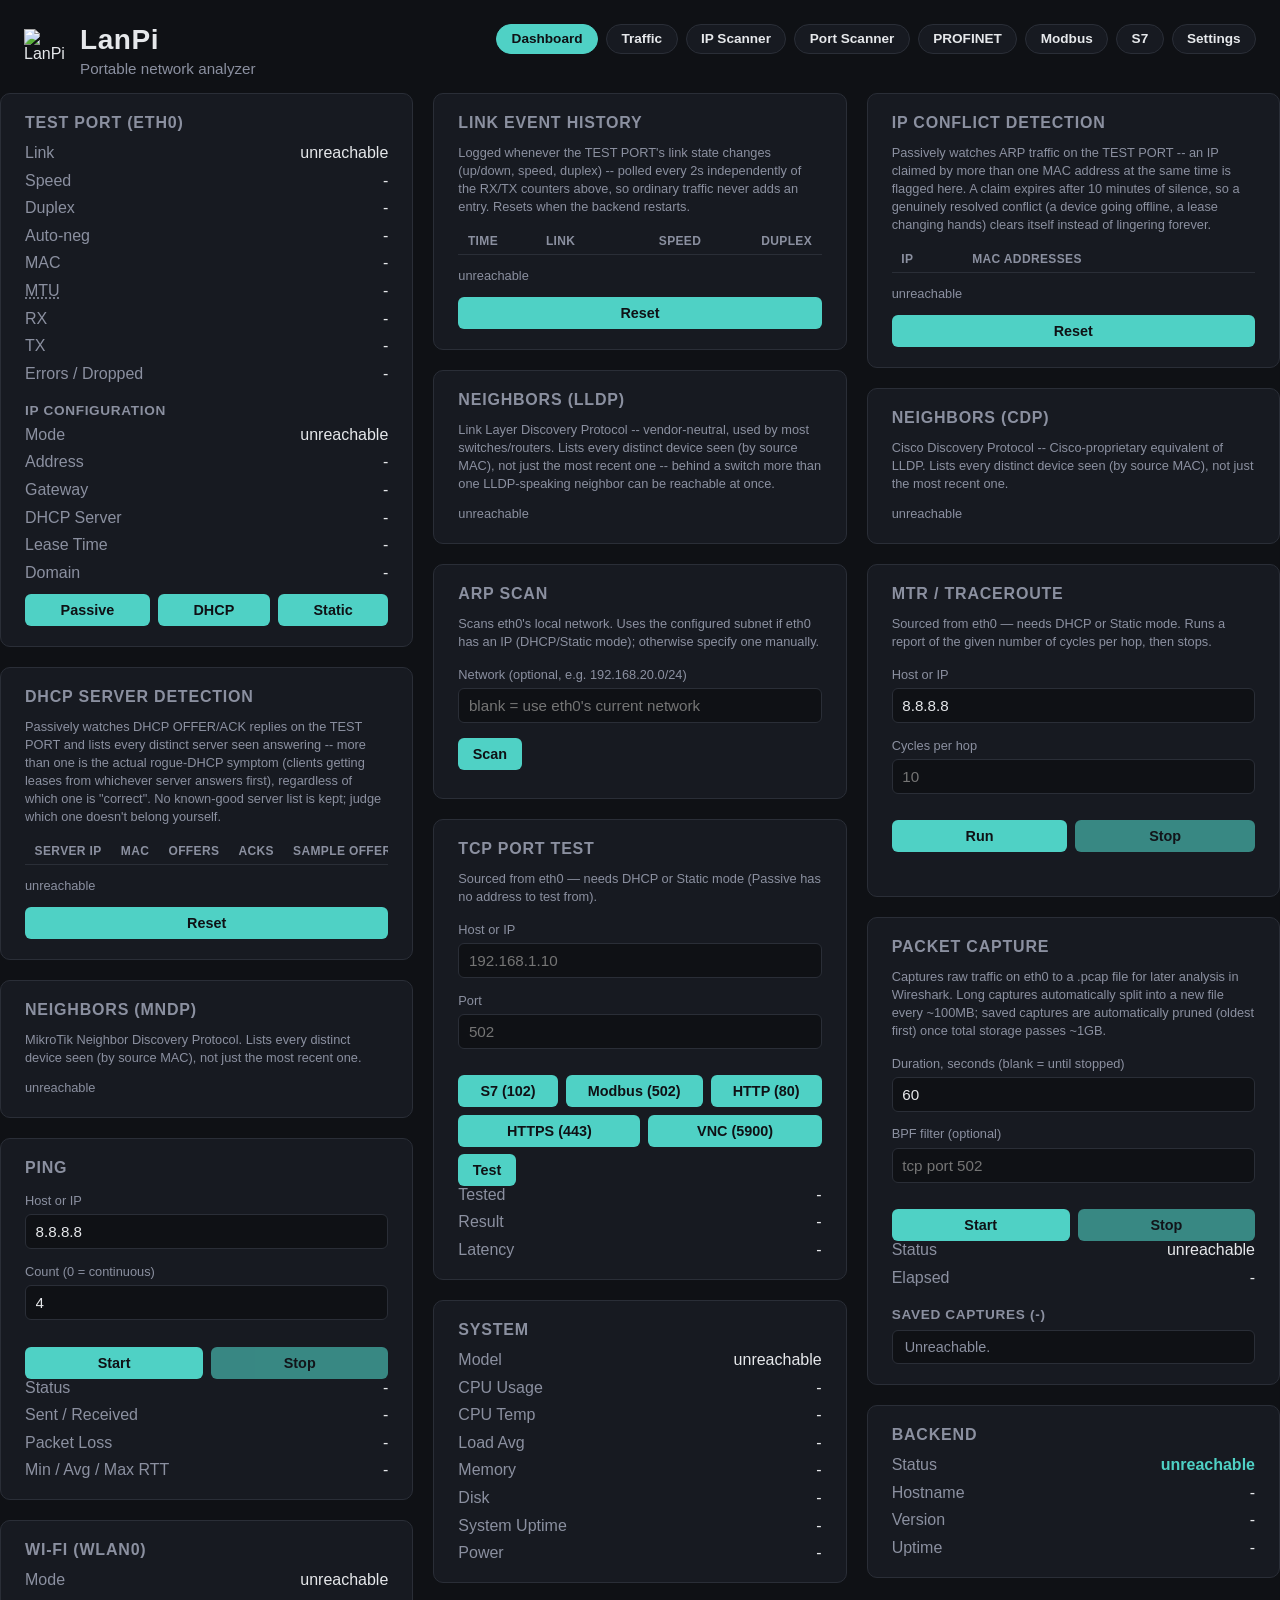
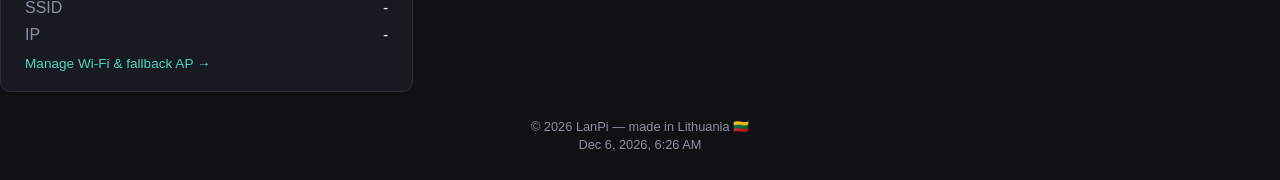
==== frontend/index.html @ 630efb51 "Extend multi-neighbor fix to CDP/MNDP; sortable tables; 60s purge - cdp.py/mndp.py get the same MAC-" ====
<!doctype html>
<html lang="en">
<head>
  <meta charset="utf-8" />
  <meta name="viewport" content="width=device-width, initial-scale=1, viewport-fit=cover" />
  <meta name="theme-color" content="#0f1115" />
  <meta name="mobile-web-app-capable" content="yes" />
  <meta name="apple-mobile-web-app-capable" content="yes" />
  <meta name="apple-mobile-web-app-status-bar-style" content="black-translucent" />
  <title>LanPi</title>
  <link rel="icon" type="image/svg+xml" href="/favicon/favicon.svg" />
  <link rel="icon" type="image/png" sizes="96x96" href="/favicon/favicon-96x96.png" />
  <link rel="shortcut icon" href="/favicon/favicon.ico" />
  <link rel="apple-touch-icon" sizes="180x180" href="/favicon/apple-touch-icon.png" />
  <link rel="manifest" href="/favicon/site.webmanifest" />
  <script>
    (function () {
      try {
        if (localStorage.getItem("lanpi-theme") === "win98") {
          document.documentElement.setAttribute("data-theme", "win98");
        }
      } catch (err) {}
    })();
  </script>
  <link rel="stylesheet" href="style.css" />
  <link rel="stylesheet" href="theme.css" />
</head>
<body>
  <header>
    <div class="header-row">
      <div class="brand">
        <img src="/logo.png" alt="LanPi" class="brand-logo" />
        <div>
        <h1>LanPi</h1>
        <p class="subtitle">Portable network analyzer</p>
        <div id="active-tasks-badge" class="active-tasks-badge" hidden>
          <span class="active-tasks-dot"></span>
          <span id="active-tasks-label"></span>
        </div>
        </div>
      </div>
      <nav>
        <a href="/" class="active">Dashboard</a>
        <a href="/traffic.html">Traffic</a>
        <a href="/ip-scanner.html">IP Scanner</a>
        <a href="/port-scanner.html">Port Scanner</a>
        <a href="/profinet.html">PROFINET</a>
        <a href="/modbus.html">Modbus</a>
        <a href="/s7.html">S7</a>
        <a href="/settings.html">Settings</a>
      </nav>
    </div>
  </header>
  <script src="active-tasks.js"></script>
  <script src="theme.js"></script>

  <main>
    <section class="card">
      <h2>Test Port (eth0)</h2>
      <dl id="eth0">
        <dt>Link</dt>
        <dd id="eth0-link">checking...</dd>
        <dt>Speed</dt>
        <dd id="eth0-speed">-</dd>
        <dt>Duplex</dt>
        <dd id="eth0-duplex">-</dd>
        <dt>Auto-neg</dt>
        <dd id="eth0-autoneg">-</dd>
        <dt>MAC</dt>
        <dd id="eth0-mac">-</dd>
        <dt title="Maximum Transmission Unit -- the largest payload (in bytes) a single frame on this link can carry without fragmenting. Standard Ethernet is 1500; a mismatch between two ends can cause small traffic (ping, DNS) to work fine while larger transfers silently hang or drop.">MTU</dt>
        <dd id="eth0-mtu">-</dd>
        <dt>RX</dt>
        <dd id="eth0-rx">-</dd>
        <dt>TX</dt>
        <dd id="eth0-tx">-</dd>
        <dt>Errors / Dropped</dt>
        <dd id="eth0-errors">-</dd>
      </dl>

      <h3 id="eth0-phy-quality-heading" hidden>Link Quality</h3>
      <p id="eth0-phy-quality-hint" class="card-hint" hidden>
        PHY-level counters from <code>ethtool --phy-statistics</code> --
        a working proxy for cable/signal quality (full TDR cable
        testing isn't supported by this board's PHY driver). Rising
        receiver-not-OK or error counts can indicate a marginal cable
        before the link actually drops.
      </p>
      <dl id="eth0-phy-quality" hidden>
        <dt title="During 1000BASE-T link training, both ends continuously exchange signals to synchronize. This counts how many times THIS Pi's own receiver judged the incoming signal (from the cable / far end) not clean enough -- an incoming-signal quality problem.">Local Rcvr Not-OK</dt>
        <dd id="eth0-phy-local-rcvr-nok">-</dd>
        <dt title="The mirror of Local Rcvr Not-OK: the far end (switch/device) reported it isn't getting a clean signal from what this Pi transmits -- an outgoing-signal quality problem.">Remote Rcvr Not-OK</dt>
        <dd id="eth0-phy-remote-rcvr-nok">-</dd>
        <dt title="SerDes = the internal circuit that converts data to/from the electrical signal on the wire. BER = bit error rate. Rising counts mean the electrical signal itself is degrading (cable, connector, EMI).">SerDes BER Errors</dt>
        <dd id="eth0-phy-serdes-ber">-</dd>
        <dt title="The PHY detected what looked like the start of a real Ethernet frame, but it turned out to be noise, not an actual frame -- a classic sign of electrical interference on the line.">False Carrier Errors</dt>
        <dd id="eth0-phy-false-carrier">-</dd>
        <dt title="General physical-layer receive error count -- broader and less specific than the counters above, but another overall health signal.">PHY Receive Errors</dt>
        <dd id="eth0-phy-receive-errors">-</dd>
      </dl>

      <h3>IP Configuration</h3>
      <dl id="eth0-ip">
        <dt>Mode</dt>
        <dd id="eth0-mode">checking...</dd>
        <dt>Address</dt>
        <dd id="eth0-address">-</dd>
        <dt>Gateway</dt>
        <dd id="eth0-gateway">-</dd>
        <dt>DHCP Server</dt>
        <dd id="eth0-dhcp-server">-</dd>
        <dt>Lease Time</dt>
        <dd id="eth0-lease-time">-</dd>
        <dt>Domain</dt>
        <dd id="eth0-domain">-</dd>
      </dl>

      <div class="button-row">
        <button id="eth0-passive-btn" type="button">Passive</button>
        <button id="eth0-dhcp-btn" type="button">DHCP</button>
        <button id="eth0-static-btn" type="button">Static</button>
      </div>

      <form id="eth0-static-form" hidden>
        <label for="eth0-static-address">Static IP (CIDR)</label>
        <input id="eth0-static-address" type="text" placeholder="192.168.20.200/24" autocomplete="off" />
        <label for="eth0-static-gateway">Gateway (optional)</label>
        <input id="eth0-static-gateway" type="text" placeholder="192.168.20.1" autocomplete="off" />
        <label for="eth0-static-dns">DNS (optional)</label>
        <input id="eth0-static-dns" type="text" placeholder="8.8.8.8" autocomplete="off" />
        <button type="submit">Apply Static</button>
      </form>
    </section>

    <section class="card">
      <h2>Link Event History</h2>
      <p class="card-hint">
        Logged whenever the TEST PORT's link state changes (up/down,
        speed, duplex) -- polled every 2s independently of the RX/TX
        counters above, so ordinary traffic never adds an entry.
        Resets when the backend restarts.
      </p>
      <div class="table-scroll">
        <table id="eth0-history-table" class="data-table">
          <thead>
            <tr>
              <th>Time</th>
              <th>Link</th>
              <th>Speed</th>
              <th>Duplex</th>
            </tr>
          </thead>
          <tbody id="eth0-history-body"></tbody>
        </table>
      </div>
      <p id="eth0-history-empty" class="card-hint"></p>
      <div class="button-row">
        <button id="eth0-history-reset-btn" type="button">Reset</button>
      </div>
    </section>

    <section class="card">
      <h2>IP Conflict Detection</h2>
      <p class="card-hint">
        Passively watches ARP traffic on the TEST PORT -- an IP
        claimed by more than one MAC address at the same time is
        flagged here. A claim expires after 10 minutes of silence, so
        a genuinely resolved conflict (a device going offline, a lease
        changing hands) clears itself instead of lingering forever.
      </p>
      <div class="table-scroll">
        <table id="ip-conflicts-table" class="data-table">
          <thead>
            <tr>
              <th>IP</th>
              <th>MAC addresses</th>
            </tr>
          </thead>
          <tbody id="ip-conflicts-body"></tbody>
        </table>
      </div>
      <p id="ip-conflicts-empty" class="card-hint"></p>
      <div class="button-row">
        <button id="ip-conflicts-reset-btn" type="button">Reset</button>
      </div>
    </section>

    <section class="card">
      <h2>DHCP Server Detection</h2>
      <p class="card-hint">
        Passively watches DHCP OFFER/ACK replies on the TEST PORT and
        lists every distinct server seen answering -- more than one is
        the actual rogue-DHCP symptom (clients getting leases from
        whichever server answers first), regardless of which one is
        "correct". No known-good server list is kept; judge which one
        doesn't belong yourself.
      </p>
      <p id="dhcp-servers-warning" class="warn" hidden>
        More than one DHCP server detected on this segment.
      </p>
      <div class="table-scroll">
        <table id="dhcp-servers-table" class="data-table">
          <thead>
            <tr>
              <th>Server IP</th>
              <th>MAC</th>
              <th>Offers</th>
              <th>Acks</th>
              <th>Sample offered IPs</th>
              <th>Last seen</th>
            </tr>
          </thead>
          <tbody id="dhcp-servers-body"></tbody>
        </table>
      </div>
      <p id="dhcp-servers-empty" class="card-hint"></p>
      <div class="button-row">
        <button id="dhcp-servers-reset-btn" type="button">Reset</button>
      </div>
    </section>

    <section class="card">
      <h2>Neighbors (LLDP)</h2>
      <p class="card-hint">
        Link Layer Discovery Protocol -- vendor-neutral, used by most
        switches/routers. Lists every distinct device seen (by source
        MAC), not just the most recent one -- behind a switch more
        than one LLDP-speaking neighbor can be reachable at once.
      </p>
      <dl id="lldp-single" hidden>
        <dt>System</dt>
        <dd id="lldp-single-system">-</dd>
        <dt>Chassis ID</dt>
        <dd id="lldp-single-chassis">-</dd>
        <dt>Port</dt>
        <dd id="lldp-single-port">-</dd>
        <dt>Management IP</dt>
        <dd id="lldp-single-mgmt-ip">-</dd>
        <dt>VLAN</dt>
        <dd id="lldp-single-vlan">-</dd>
        <dt>Last seen</dt>
        <dd id="lldp-single-age">-</dd>
      </dl>
      <div id="lldp-table-wrap" class="table-scroll" hidden>
        <table id="lldp-table" class="data-table">
          <thead>
            <tr>
              <th data-sort="system">System</th>
              <th data-sort="chassis">Chassis ID</th>
              <th data-sort="port">Port</th>
              <th data-sort="mgmt-ip">Management IP</th>
              <th data-sort="vlan">VLAN</th>
              <th data-sort="age">Last seen</th>
            </tr>
          </thead>
          <tbody id="lldp-body"></tbody>
        </table>
      </div>
      <p id="lldp-empty" class="card-hint">checking...</p>
    </section>

    <section class="card">
      <h2>Neighbors (CDP)</h2>
      <p class="card-hint">
        Cisco Discovery Protocol -- Cisco-proprietary equivalent of
        LLDP. Lists every distinct device seen (by source MAC), not
        just the most recent one.
      </p>
      <dl id="cdp-single" hidden>
        <dt>Device ID</dt>
        <dd id="cdp-single-device-id">-</dd>
        <dt>Port</dt>
        <dd id="cdp-single-port-id">-</dd>
        <dt>Platform</dt>
        <dd id="cdp-single-platform">-</dd>
        <dt>Software</dt>
        <dd id="cdp-single-software-version">-</dd>
        <dt>Native VLAN</dt>
        <dd id="cdp-single-native-vlan">-</dd>
        <dt>Address</dt>
        <dd id="cdp-single-address">-</dd>
        <dt>Last seen</dt>
        <dd id="cdp-single-age">-</dd>
      </dl>
      <div id="cdp-table-wrap" class="table-scroll" hidden>
        <table id="cdp-table" class="data-table">
          <thead>
            <tr>
              <th data-sort="device-id">Device ID</th>
              <th data-sort="port-id">Port</th>
              <th data-sort="platform">Platform</th>
              <th data-sort="software-version">Software</th>
              <th data-sort="native-vlan">Native VLAN</th>
              <th data-sort="address">Address</th>
              <th data-sort="age">Last seen</th>
            </tr>
          </thead>
          <tbody id="cdp-body"></tbody>
        </table>
      </div>
      <p id="cdp-empty" class="card-hint">checking...</p>
    </section>

    <section class="card">
      <h2>Neighbors (MNDP)</h2>
      <p class="card-hint">
        MikroTik Neighbor Discovery Protocol. Lists every distinct
        device seen (by source MAC), not just the most recent one.
      </p>
      <dl id="mndp-single" hidden>
        <dt>Identity</dt>
        <dd id="mndp-single-identity">-</dd>
        <dt>Platform / Board</dt>
        <dd id="mndp-single-platform-board">-</dd>
        <dt>Version</dt>
        <dd id="mndp-single-version">-</dd>
        <dt>Interface</dt>
        <dd id="mndp-single-interface-name">-</dd>
        <dt>IPv4 Address</dt>
        <dd id="mndp-single-ipv4-address">-</dd>
        <dt>MAC Address</dt>
        <dd id="mndp-single-mac">-</dd>
        <dt>Uptime</dt>
        <dd id="mndp-single-uptime-seconds">-</dd>
        <dt>Last seen</dt>
        <dd id="mndp-single-age">-</dd>
      </dl>
      <div id="mndp-table-wrap" class="table-scroll" hidden>
        <table id="mndp-table" class="data-table">
          <thead>
            <tr>
              <th data-sort="identity">Identity</th>
              <th data-sort="platform-board">Platform / Board</th>
              <th data-sort="version">Version</th>
              <th data-sort="interface-name">Interface</th>
              <th data-sort="ipv4-address">IPv4 Address</th>
              <th data-sort="mac">MAC Address</th>
              <th data-sort="uptime-seconds">Uptime</th>
              <th data-sort="age">Last seen</th>
            </tr>
          </thead>
          <tbody id="mndp-body"></tbody>
        </table>
      </div>
      <p id="mndp-empty" class="card-hint">checking...</p>
    </section>

    <section class="card">
      <h2>ARP Scan</h2>
      <p class="card-hint">
        Scans eth0's local network. Uses the configured subnet if eth0
        has an IP (DHCP/Static mode); otherwise specify one manually.
      </p>
      <form id="arp-scan-form">
        <label for="arp-scan-network">Network (optional, e.g. 192.168.20.0/24)</label>
        <input id="arp-scan-network" type="text" placeholder="blank = use eth0's current network" autocomplete="off" />
        <button id="arp-scan-btn" type="submit">Scan</button>
      </form>
      <div class="arp-scan-scroll">
        <ul id="arp-scan-results" class="wifi-list"></ul>
      </div>
    </section>

    <section class="card">
      <h2>MTR / Traceroute</h2>
      <p class="card-hint">
        Sourced from eth0 &mdash; needs DHCP or Static mode. Runs a
        report of the given number of cycles per hop, then stops.
      </p>
      <form id="mtr-form">
        <label for="mtr-host">Host or IP</label>
        <input id="mtr-host" type="text" value="8.8.8.8" autocomplete="off" />
        <label for="mtr-cycles">Cycles per hop</label>
        <input id="mtr-cycles" type="number" min="1" max="60" placeholder="10" autocomplete="off" />
        <div class="button-row">
          <button id="mtr-start-btn" type="submit">Run</button>
          <button id="mtr-stop-btn" type="button" disabled>Stop</button>
        </div>
      </form>
      <div class="table-scroll">
        <table id="mtr-results" class="data-table" hidden>
          <thead>
            <tr>
              <th>Hop</th>
              <th>Host</th>
              <th>Loss%</th>
              <th>Sent</th>
              <th>Last</th>
              <th>Avg</th>
              <th>Best</th>
              <th>Worst</th>
            </tr>
          </thead>
          <tbody id="mtr-results-body"></tbody>
        </table>
      </div>
      <p id="mtr-message" class="card-hint"></p>
    </section>

    <section class="card">
      <h2>Ping</h2>
      <form id="ping-form">
        <label for="ping-host">Host or IP</label>
        <input id="ping-host" type="text" value="8.8.8.8" autocomplete="off" />
        <label for="ping-count">Count (0 = continuous)</label>
        <input id="ping-count" type="number" min="0" max="1000" value="4" autocomplete="off" />
        <div class="button-row">
          <button id="ping-start-btn" type="submit">Start</button>
          <button id="ping-stop-btn" type="button" disabled>Stop</button>
        </div>
      </form>
      <dl id="ping-result">
        <dt>Status</dt>
        <dd id="ping-status">-</dd>
        <dt>Sent / Received</dt>
        <dd id="ping-counts">-</dd>
        <dt>Packet Loss</dt>
        <dd id="ping-loss">-</dd>
        <dt>Min / Avg / Max RTT</dt>
        <dd id="ping-rtt">-</dd>
      </dl>
    </section>

    <section class="card">
      <h2>TCP Port Test</h2>
      <p class="card-hint">
        Sourced from eth0 &mdash; needs DHCP or Static mode (Passive has
        no address to test from).
      </p>
      <form id="tcp-test-form">
        <label for="tcp-test-host">Host or IP</label>
        <input id="tcp-test-host" type="text" placeholder="192.168.1.10" autocomplete="off" />
        <label for="tcp-test-port">Port</label>
        <input id="tcp-test-port" type="number" min="1" max="65535" placeholder="502" autocomplete="off" />
        <div class="button-row" id="tcp-test-presets">
          <button type="button" data-port="102">S7 (102)</button>
          <button type="button" data-port="502">Modbus (502)</button>
          <button type="button" data-port="80">HTTP (80)</button>
          <button type="button" data-port="443">HTTPS (443)</button>
          <button type="button" data-port="5900">VNC (5900)</button>
        </div>
        <button type="submit">Test</button>
      </form>
      <dl id="tcp-test-result">
        <dt>Tested</dt>
        <dd id="tcp-test-target">-</dd>
        <dt>Result</dt>
        <dd id="tcp-test-state">-</dd>
        <dt>Latency</dt>
        <dd id="tcp-test-latency">-</dd>
      </dl>
    </section>

    <section class="card">
      <h2>Packet Capture</h2>
      <p class="card-hint">
        Captures raw traffic on eth0 to a .pcap file for later analysis
        in Wireshark. Long captures automatically split into a new
        file every ~100MB; saved captures are automatically pruned
        (oldest first) once total storage passes ~1GB.
      </p>
      <form id="capture-form">
        <label for="capture-duration">Duration, seconds (blank = until stopped)</label>
        <input id="capture-duration" type="number" min="1" max="3600" value="60" autocomplete="off" />
        <label for="capture-filter">BPF filter (optional)</label>
        <input id="capture-filter" type="text" placeholder="tcp port 502" autocomplete="off" />
        <div class="button-row">
          <button id="capture-start-btn" type="submit">Start</button>
          <button id="capture-stop-btn" type="button" disabled>Stop</button>
        </div>
      </form>
      <dl id="capture-result">
        <dt>Status</dt>
        <dd id="capture-status">idle</dd>
        <dt>Elapsed</dt>
        <dd id="capture-elapsed">-</dd>
      </dl>
      <h3>Saved captures (<span id="capture-storage">-</span>)</h3>
      <div class="capture-list-scroll">
        <ul id="capture-list" class="wifi-list"></ul>
      </div>
    </section>

    <section class="card">
      <h2>Wi-Fi (wlan0)</h2>
      <dl id="wifi">
        <dt>Mode</dt>
        <dd id="wifi-mode">checking...</dd>
        <dt>SSID</dt>
        <dd id="wifi-ssid">-</dd>
        <dt>IP</dt>
        <dd id="wifi-ip">-</dd>
      </dl>
      <p class="card-footnote"><a href="/settings.html">Manage Wi-Fi &amp; fallback AP &rarr;</a></p>
    </section>

    <section class="card">
      <h2>System</h2>
      <dl id="system">
        <dt>Model</dt>
        <dd id="system-model">checking...</dd>
        <dt>CPU Usage</dt>
        <dd id="system-cpu">-</dd>
        <dt>CPU Temp</dt>
        <dd id="system-temp">-</dd>
        <dt>Load Avg</dt>
        <dd id="system-load">-</dd>
        <dt>Memory</dt>
        <dd id="system-memory">-</dd>
        <dt>Disk</dt>
        <dd id="system-disk">-</dd>
        <dt>System Uptime</dt>
        <dd id="system-uptime">-</dd>
        <dt>Power</dt>
        <dd id="system-power">-</dd>
      </dl>
    </section>

    <section class="card">
      <h2>Backend</h2>
      <dl id="status">
        <dt>Status</dt>
        <dd id="status-value">checking...</dd>
        <dt>Hostname</dt>
        <dd id="hostname-value">-</dd>
        <dt>Version</dt>
        <dd id="version-value">-</dd>
        <dt>Uptime</dt>
        <dd id="uptime-value">-</dd>
      </dl>
    </section>
  </main>

  <footer>
    <p>&copy; <span id="footer-year">2026</span> LanPi &mdash; made in Lithuania 🇱🇹</p>
    <p id="footer-date">-</p>
  </footer>

  <script src="app.js"></script>
</body>
</html>
---- frontend/style.css ----
:root {
  color-scheme: dark;
  --bg: #0f1115;
  --surface: #171a21;
  --border: #2a2e37;
  --text: #e6e8eb;
  --text-dim: #8b90a0;
  --accent: #4fd1c5;
  --warn: #f87171;
  --gap: clamp(1rem, 4vw, 1.5rem);
}

* {
  box-sizing: border-box;
  -webkit-tap-highlight-color: transparent;
}

html {
  /* Prevent iOS from bumping the base font size in landscape. */
  -webkit-text-size-adjust: 100%;
  text-size-adjust: 100%;
}

body {
  margin: 0;
  min-height: 100dvh;
  background: var(--bg);
  color: var(--text);
  font-family: -apple-system, BlinkMacSystemFont, "Segoe UI", sans-serif;
  font-size: clamp(15px, 3.8vw, 16px);
  padding-left: env(safe-area-inset-left);
  padding-right: env(safe-area-inset-right);
  padding-bottom: env(safe-area-inset-bottom);
}

header {
  max-width: 96rem;
  margin: 0 auto;
  padding: calc(var(--gap) + env(safe-area-inset-top)) var(--gap) 1rem;
}

.header-row {
  display: flex;
  align-items: flex-start;
  justify-content: space-between;
  flex-wrap: wrap;
  gap: 1rem;
}

.brand {
  display: flex;
  align-items: center;
  gap: 0.75rem;
}

.brand-logo {
  width: 2.75rem;
  height: 2.75rem;
  flex-shrink: 0;
}

/* Pill-button nav, not plain inline text links -- with a growing
   number of pages, a bare list of text links reads as an ambiguous
   run-on rather than distinct destinations. flex-wrap so it drops to
   a second line under the title on narrow screens instead of
   squeezing. Each page's nav lists every page including itself,
   marked .active, so the current location is always visible (a
   tab bar, not a "links to other pages" list) -- that also means
   adding a page later is just adding one <a> to every page's nav,
   not rewiring which pages exclude which link. */
nav {
  display: flex;
  flex-wrap: wrap;
  gap: 0.5rem;
}

nav a {
  color: var(--text);
  background: var(--surface);
  border: 1px solid var(--border);
  border-radius: 999px;
  padding: 0.4rem 0.9rem;
  font-size: 0.85rem;
  font-weight: 600;
  text-decoration: none;
  white-space: nowrap;
}

nav a:hover {
  border-color: var(--accent);
  color: var(--accent);
}

nav a.active {
  background: var(--accent);
  border-color: var(--accent);
  color: var(--bg);
}

h1 {
  margin: 0;
  font-size: clamp(1.5rem, 5vw, 1.75rem);
  letter-spacing: 0.02em;
}

.subtitle {
  margin: 0.25rem 0 0;
  color: var(--text-dim);
  font-size: 0.95rem;
}

/* Shown/hidden by active-tasks.js on every page -- a background job
   (ping/MTR/capture/IP scan/port scan) keeps running on the Pi
   regardless of which page you're looking at or whether you navigate
   away entirely, so this is the only place that's always visible
   showing whether anything still is (user-reported 2026-08-22: a
   capture left running looked "stuck" with no way to tell it was
   still active from another page). */
.active-tasks-badge {
  display: inline-flex;
  align-items: center;
  gap: 0.4rem;
  margin-top: 0.5rem;
  padding: 0.3rem 0.7rem;
  border-radius: 999px;
  background: var(--surface);
  border: 1px solid var(--accent);
  color: var(--accent);
  font-size: 0.8rem;
  font-weight: 600;
}

/* An author-stylesheet `display` on the same element as the `hidden`
   attribute otherwise always wins over the UA stylesheet's
   `[hidden] { display: none }` (author-normal beats user-agent-normal
   regardless of selector specificity) -- toggling `.hidden` via JS had
   no visual effect at all without this, so the badge never actually
   disappeared once shown once (user-reported 2026-08-22: pulsed
   forever even after the task it named had finished). */
.active-tasks-badge[hidden] {
  display: none;
}

.active-tasks-dot {
  width: 0.5rem;
  height: 0.5rem;
  border-radius: 50%;
  background: var(--accent);
  animation: active-tasks-pulse 1.5s ease-in-out infinite;
}

@keyframes active-tasks-pulse {
  0%, 100% { opacity: 1; }
  50% { opacity: 0.3; }
}

main {
  max-width: 96rem;
  margin: 0 auto;
  padding: 0 var(--gap) var(--gap);
  /* Layout is computed in JS (see layoutCards() in app.js/settings.js):
     each card gets a FIXED column assignment (round-robin by DOM
     order), so a card's column never changes just because some card's
     content height changed -- only its vertical offset within that
     column does. This avoids both CSS Grid's problem (uniform row
     height leaves big gaps below shorter neighbors) and CSS
     multi-column's problem (dynamic shortest-column packing reshuffles
     every card's position on every reflow). */
  position: relative;
}

.card {
  position: absolute;
  top: 0;
  left: 0;
  background: var(--surface);
  border: 1px solid var(--border);
  border-radius: 10px;
  padding: 1.25rem 1.5rem;
  box-sizing: border-box;
}

/* Utility pages with one or two data-heavy cards (Traffic, IP
   Scanner, ...) -- the dashboard's JS masonry (fixed ~22rem-minimum
   columns, for laying out many small cards) actively hurts here:
   numbers/tables want the full available width instead of being
   squeezed into a narrow column. Apply .stacked-cards to <main> to
   opt out: cards go back to plain static full-width stacked flow, no
   JS layout needed. */
.stacked-cards {
  position: static;
  display: flex;
  flex-direction: column;
  gap: var(--gap);
}

.stacked-cards .card {
  position: static;
  width: 100%;
}

.card h2 {
  margin: 0 0 0.75rem;
  font-size: 1rem;
  color: var(--text-dim);
  font-weight: 600;
  text-transform: uppercase;
  letter-spacing: 0.05em;
}

dl {
  display: grid;
  grid-template-columns: auto 1fr;
  gap: 0.6rem 1rem;
  margin: 0;
}

/* Same author-vs-user-agent-stylesheet issue already hit by
   .active-tasks-badge/form/.tab-panel -- an author `display` rule on
   the same element as [hidden] always wins over the UA stylesheet's
   `[hidden] { display: none }`. First real dl to get its `hidden`
   toggled via JS is the Link Quality block (2026-08-22, PHY
   statistics), added proactively so it doesn't repeat that bug. */
dl[hidden] {
  display: none;
}

/* Visual cue that a term has a native title-attribute tooltip
   (currently just the Link Quality dt's, 2026-08-22) -- otherwise
   there's nothing to suggest hovering does anything. */
dt[title] {
  cursor: help;
  text-decoration: underline dotted;
  text-underline-offset: 2px;
}

dt {
  color: var(--text-dim);
}

dd {
  margin: 0;
  text-align: right;
  font-variant-numeric: tabular-nums;
  overflow-wrap: anywhere;
}

#status-value {
  color: var(--accent);
  font-weight: 600;
}

.link-up {
  color: var(--accent);
  font-weight: 600;
}

.link-down {
  color: var(--text-dim);
  font-weight: 600;
}

.warn {
  color: var(--warn);
  font-weight: 600;
}

.card h3 {
  margin: 1.25rem 0 0.5rem;
  font-size: 0.85rem;
  color: var(--text-dim);
  font-weight: 600;
  text-transform: uppercase;
  letter-spacing: 0.05em;
}

button {
  background: var(--accent);
  color: var(--bg);
  border: none;
  border-radius: 6px;
  padding: 0.5rem 0.9rem;
  font-size: 0.9rem;
  font-weight: 600;
  cursor: pointer;
}

button:disabled {
  opacity: 0.6;
  cursor: default;
}

.wifi-actions {
  margin-top: 0.75rem;
}

.button-row {
  display: flex;
  flex-wrap: wrap;
  gap: 0.5rem;
  margin-top: 0.75rem;
}

.button-row button {
  flex: 1 1 auto;
}

.wifi-list {
  list-style: none;
  margin: 0.5rem 0 0;
  padding: 0;
  display: flex;
  flex-direction: column;
  gap: 0.4rem;
}

.wifi-list li {
  display: flex;
  align-items: center;
  justify-content: space-between;
  gap: 0.75rem;
  background: var(--bg);
  border: 1px solid var(--border);
  border-radius: 6px;
  padding: 0.5rem 0.75rem;
  font-size: 0.9rem;
}

.wifi-list li span {
  overflow-wrap: anywhere;
}

.wifi-list button {
  flex-shrink: 0;
  padding: 0.35rem 0.7rem;
  font-size: 0.8rem;
}

.wifi-empty {
  color: var(--text-dim);
  justify-content: flex-start !important;
}

/* Caps the saved-captures list to ~3 rows so a long-running capture
   session that rotates into many parts doesn't keep growing the whole
   Dashboard card taller and taller -- scrolls internally instead
   (user-reported 2026-08-22). */
.capture-list-scroll {
  max-height: 7.5rem;
  overflow-y: auto;
  margin-top: 0.5rem;
}

.capture-list-scroll .wifi-list {
  margin-top: 0;
}

/* Same idea as .capture-list-scroll, taller since ARP scan can
   realistically return a couple dozen hosts on a real /24 -- without
   this the card itself kept growing with the result count, reflowing
   the whole Dashboard masonry layout (user-reported 2026-08-22). */
.arp-scan-scroll {
  max-height: 15rem;
  overflow-y: auto;
  margin-top: 0.5rem;
}

.arp-scan-scroll .wifi-list {
  margin-top: 0;
}

.card-hint {
  margin: 0.75rem 0 0;
  color: var(--text-dim);
  font-size: 0.8rem;
  line-height: 1.4;
}

/* In-page sub-tabs (e.g. Modbus's Read/Scan/Monitor/Traffic) -- same
   pill-button visual language as the top-level nav, but <button>-driven
   panel switching within one page instead of navigating to another. */
.tabs {
  display: flex;
  flex-wrap: wrap;
  gap: 0.5rem;
  margin-bottom: 1rem;
}

/* A panel can hold several .card sections (Modbus's Read tab has
   three: Read, Device Identification, Device Templates) -- without
   this they had no space between them at all, just bare cards
   touching edge-to-edge (harmless-looking under the dark theme's
   subtle borders, but glaring under Win98's bold beveled ones). */
.tab-panel {
  display: flex;
  flex-direction: column;
  gap: var(--gap);
}

/* Same author-vs-user-agent-stylesheet cascade issue already hit by
   .active-tasks-badge and form -- an author `display` rule on the
   same element as [hidden] always wins over the UA stylesheet's
   `[hidden] { display: none }`, so switchModbusTab()'s panel.hidden
   toggling would silently stop hiding inactive panels without this. */
.tab-panel[hidden] {
  display: none;
}

.tabs button {
  color: var(--text);
  background: var(--surface);
  border: 1px solid var(--border);
  border-radius: 999px;
  padding: 0.4rem 0.9rem;
  font-size: 0.85rem;
  font-weight: 600;
  cursor: pointer;
  white-space: nowrap;
}

.tabs button:hover {
  border-color: var(--accent);
  color: var(--accent);
}

.tabs button.active {
  background: var(--accent);
  border-color: var(--accent);
  color: var(--bg);
}

.raw-view {
  margin-top: 0.75rem;
  font-size: 0.8rem;
}

.raw-view pre {
  overflow-x: auto;
  background: var(--surface);
  border: 1px solid var(--border);
  border-radius: 8px;
  padding: 0.6rem;
  margin: 0.4rem 0 0;
  font-size: 0.75rem;
  white-space: pre-wrap;
  word-break: break-all;
}

.progress-bar {
  height: 6px;
  border-radius: 999px;
  background: var(--surface);
  border: 1px solid var(--border);
  overflow: hidden;
  margin-top: 0.75rem;
}

.progress-bar-fill {
  height: 100%;
  background: var(--accent);
  width: 0%;
  transition: width 0.2s ease;
}

.card-footnote {
  margin: 0.75rem 0 0;
  font-size: 0.85rem;
}

.card-footnote a {
  color: var(--accent);
  text-decoration: none;
}

.card-footnote a:hover {
  text-decoration: underline;
}

.table-scroll {
  overflow-x: auto;
  margin-top: 0.75rem;
}

.data-table {
  width: 100%;
  border-collapse: collapse;
  font-size: 0.85rem;
  font-variant-numeric: tabular-nums;
}

.data-table th,
.data-table td {
  padding: 0.4rem 0.6rem;
  text-align: right;
  white-space: nowrap;
  border-bottom: 1px solid var(--border);
}

.data-table th:first-child,
.data-table td:first-child,
.data-table th:nth-child(2),
.data-table td:nth-child(2) {
  text-align: left;
}

.data-table th {
  color: var(--text-dim);
  font-weight: 600;
  text-transform: uppercase;
  letter-spacing: 0.03em;
  font-size: 0.75rem;
}

.data-table th[data-sort] {
  cursor: pointer;
  user-select: none;
}

.data-table th[data-sort]:hover {
  color: var(--text);
}

.data-table th[data-sort].sorted::after {
  content: " \25B2";
}

.data-table th[data-sort].sorted.sorted-desc::after {
  content: " \25BC";
}

/* Only the first column (Identity) is a label here -- every other
   column is numeric, unlike MTR's table where Hop/Host are both
   label-ish. */
#traffic-talkers-table th:nth-child(2),
#traffic-talkers-table td:nth-child(2) {
  text-align: right;
}

form {
  display: flex;
  flex-direction: column;
  gap: 0.4rem;
  margin-top: 1rem;
}

/* `form { display: flex }` above outranks the browser's default
   `[hidden] { display: none }` rule (author styles always beat the
   UA stylesheet, regardless of selector specificity) -- without this,
   a hidden form still renders. */
form[hidden] {
  display: none;
}

form label {
  font-size: 0.8rem;
  color: var(--text-dim);
}

form input,
select {
  background: var(--bg);
  border: 1px solid var(--border);
  border-radius: 6px;
  padding: 0.5rem 0.6rem;
  color: var(--text);
  font-size: 0.95rem;
  margin-bottom: 0.5rem;
}

form input:focus,
select:focus {
  outline: 2px solid var(--accent);
  outline-offset: 1px;
}

form button {
  align-self: flex-start;
}

footer {
  max-width: 96rem;
  margin: 0 auto;
  padding: 1.5rem var(--gap) calc(1.5rem + env(safe-area-inset-bottom));
  text-align: center;
  color: var(--text-dim);
  font-size: 0.8rem;
}

footer p {
  margin: 0.2rem 0;
}

/* Very narrow phones (e.g. 320px wide): stack label/value instead of
   squeezing them onto one row. */
@media (max-width: 22rem) {
  dl {
    grid-template-columns: 1fr;
    gap: 0.15rem 0;
  }

  dd {
    text-align: left;
    padding-bottom: 0.4rem;
  }
}
---- frontend/theme.css ----
/* Windows 98/95-style theme, opt-in via [data-theme="win98"] on <html>
   (set by the inline anti-flash snippet in each page's <head> plus
   theme.js). The default (no attribute) is untouched -- every rule
   here is scoped under the attribute selector, layered on top of
   style.css rather than replacing it. */

:root[data-theme="win98"] {
  color-scheme: light;
  --bg: #008080;
  --surface: #c0c0c0;
  --border: #808080;
  --text: #000000;
  --text-dim: #3a3a3a;
  --accent: #000080;
  --warn: #aa0000;
  --win-face: #c0c0c0;
  --win-light: #ffffff;
  --win-shadow: #808080;
  --win-dark: #000000;
}

[data-theme="win98"] body {
  background: var(--bg);
  font-family: Tahoma, "MS Sans Serif", Geneva, Arial, sans-serif;
}

[data-theme="win98"] .card,
[data-theme="win98"] nav a,
[data-theme="win98"] .tabs button,
[data-theme="win98"] button,
[data-theme="win98"] form input,
[data-theme="win98"] select,
[data-theme="win98"] .active-tasks-badge,
[data-theme="win98"] .wifi-list li,
[data-theme="win98"] .raw-view pre,
[data-theme="win98"] .progress-bar,
[data-theme="win98"] .progress-bar-fill {
  border-radius: 0;
}

/* Raised (outset) bevel -- windows, buttons, tabs, badges */
[data-theme="win98"] .card,
[data-theme="win98"] nav a,
[data-theme="win98"] .tabs button,
[data-theme="win98"] button:not(:disabled),
[data-theme="win98"] .active-tasks-badge {
  background: var(--win-face);
  border: 2px solid;
  border-color: var(--win-light) var(--win-dark) var(--win-dark) var(--win-light);
  box-shadow: inset -1px -1px 0 var(--win-shadow), inset 1px 1px 0 #dfdfdf;
  color: var(--text);
}

/* Sunken (inset) bevel -- text inputs, listbox-style rows, code blocks */
[data-theme="win98"] form input,
[data-theme="win98"] select,
[data-theme="win98"] .raw-view pre,
[data-theme="win98"] .wifi-list li,
[data-theme="win98"] .progress-bar {
  background: var(--win-light);
  border: 2px solid;
  border-color: var(--win-dark) var(--win-light) var(--win-light) var(--win-dark);
  box-shadow: inset 1px 1px 0 var(--win-shadow);
}

[data-theme="win98"] .card h2 {
  margin: -1.25rem -1.5rem 0.75rem;
  padding: 0.35rem 0.6rem;
  background: linear-gradient(90deg, var(--accent), #1084d0);
  color: #ffffff;
  text-transform: none;
  letter-spacing: normal;
  font-weight: bold;
}

[data-theme="win98"] nav a.active,
[data-theme="win98"] .tabs button.active,
[data-theme="win98"] button:active:not(:disabled) {
  border-color: var(--win-dark) var(--win-light) var(--win-light) var(--win-dark);
  box-shadow: inset 1px 1px 0 var(--win-shadow);
  background: var(--win-face);
  color: var(--text);
}

[data-theme="win98"] .data-table th {
  background: var(--win-face);
  border: 1px solid;
  border-color: var(--win-light) var(--win-dark) var(--win-dark) var(--win-light);
  text-transform: none;
  color: var(--text);
}

[data-theme="win98"] .data-table td {
  border-bottom: 1px solid var(--win-shadow);
}

[data-theme="win98"] .progress-bar-fill {
  background: repeating-linear-gradient(90deg, var(--accent) 0 6px, transparent 6px 8px);
}

[data-theme="win98"] ::selection {
  background: var(--accent);
  color: #ffffff;
}
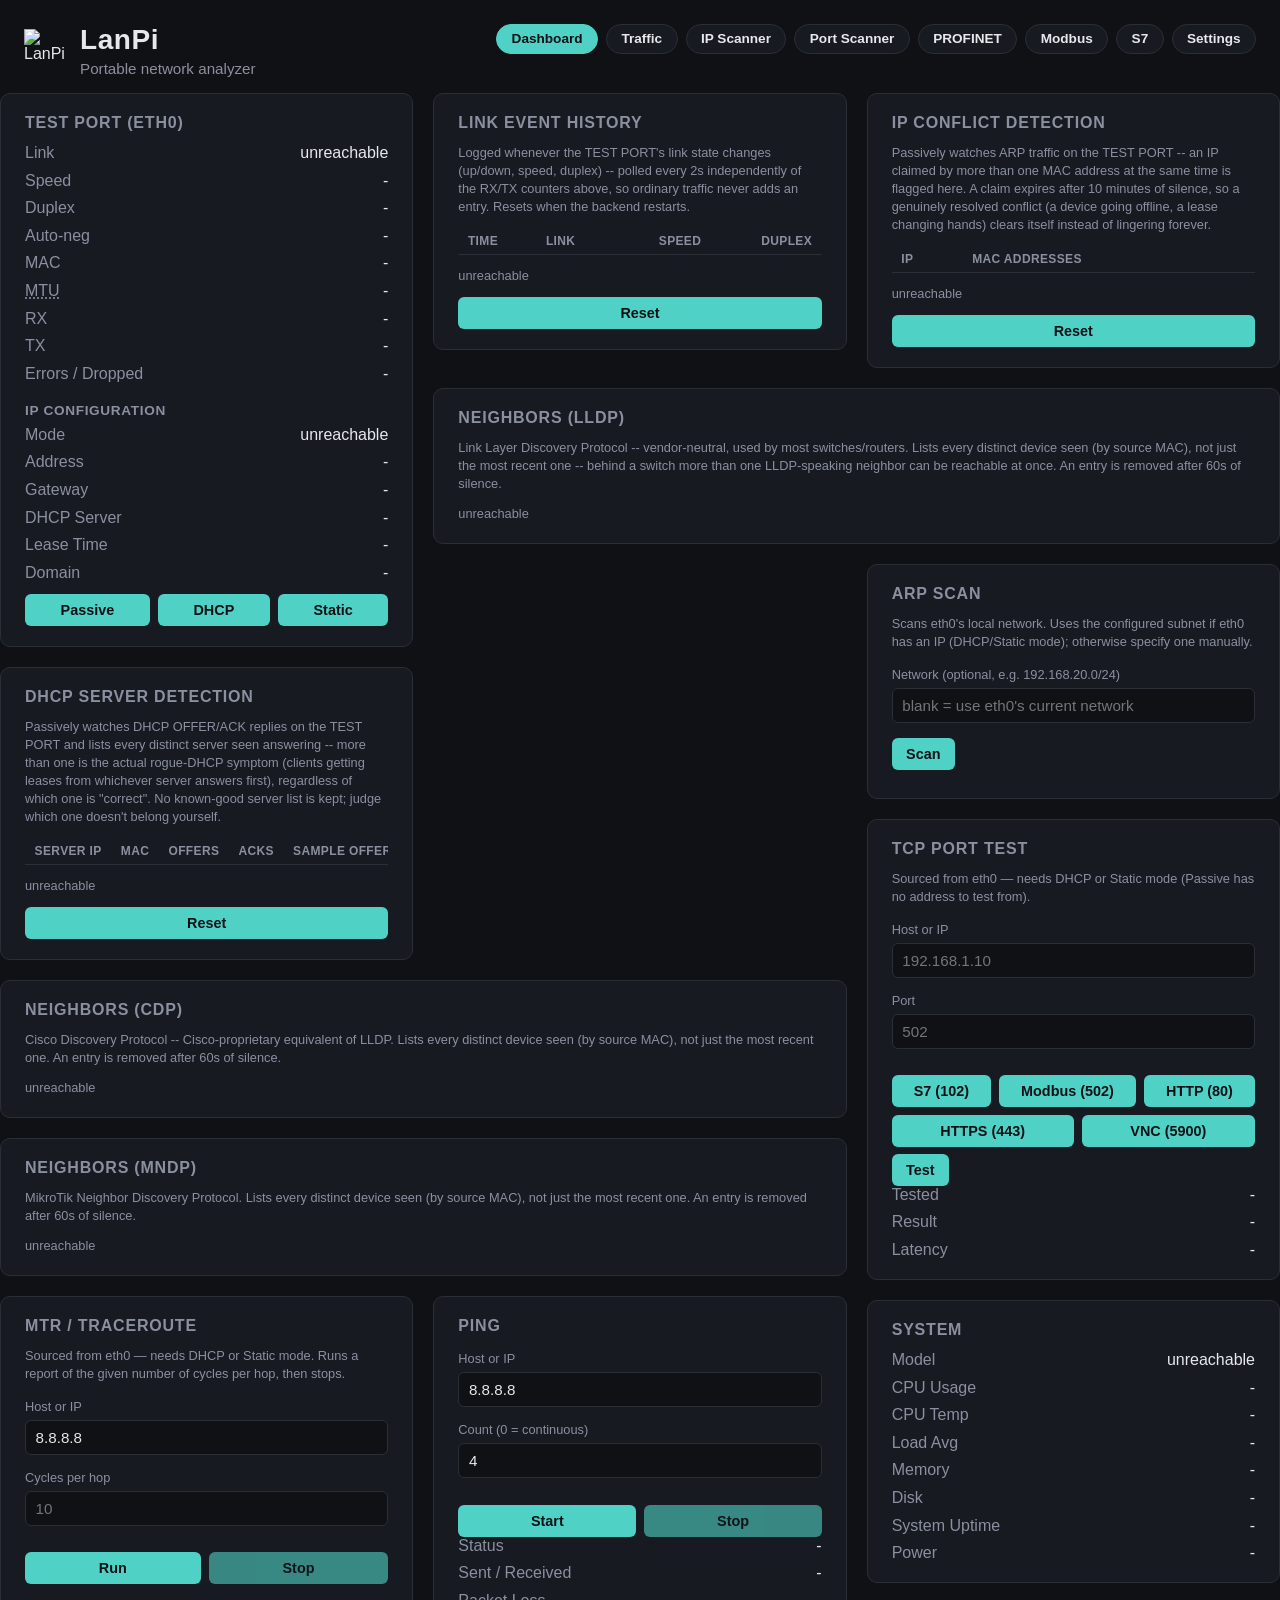
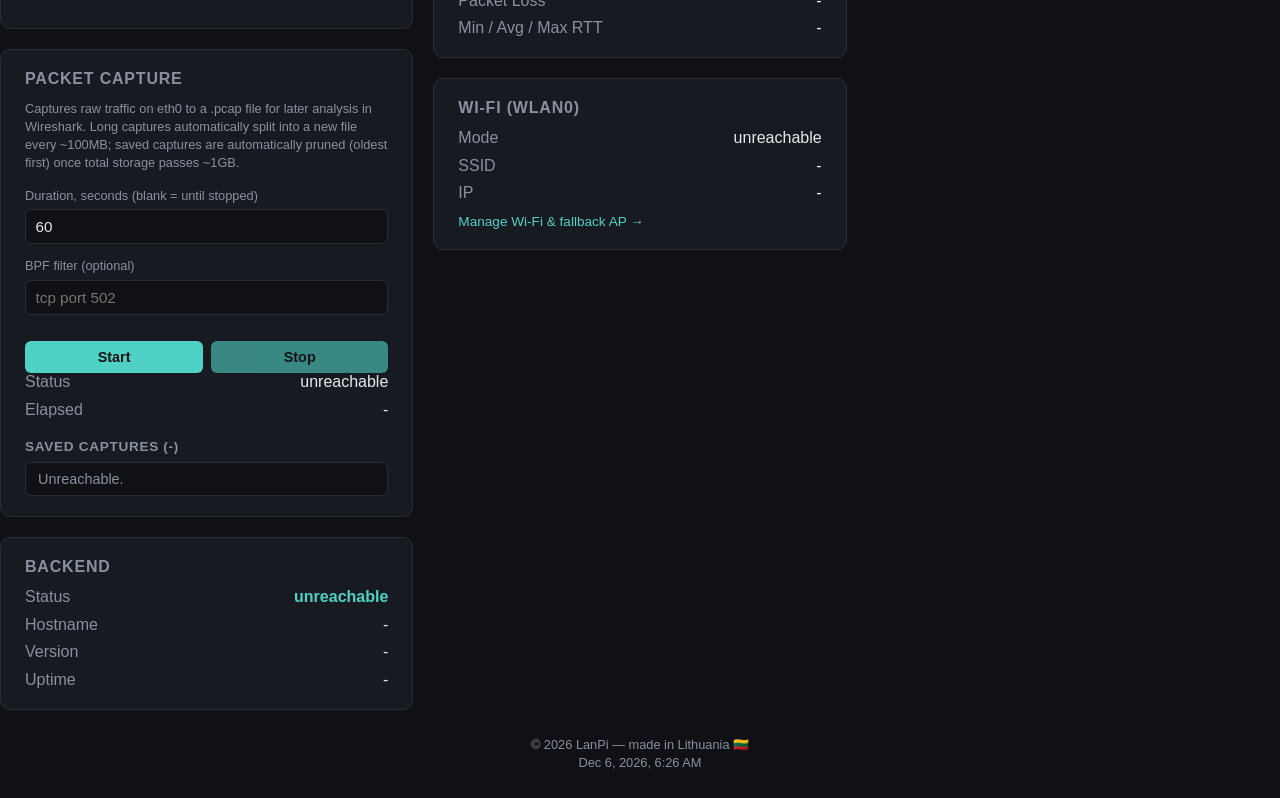
==== commit d684a824: "Neighbor cards: always table (not single-vs-table), double-width Reconsidered the single-vs-table sp" ====
--- a/frontend/index.html
+++ b/frontend/index.html
@@ -219,29 +219,16 @@
       </div>
     </section>
 
-    <section class="card">
+    <section class="card card-wide">
       <h2>Neighbors (LLDP)</h2>
       <p class="card-hint">
         Link Layer Discovery Protocol -- vendor-neutral, used by most
         switches/routers. Lists every distinct device seen (by source
         MAC), not just the most recent one -- behind a switch more
-        than one LLDP-speaking neighbor can be reachable at once.
-      </p>
-      <dl id="lldp-single" hidden>
-        <dt>System</dt>
-        <dd id="lldp-single-system">-</dd>
-        <dt>Chassis ID</dt>
-        <dd id="lldp-single-chassis">-</dd>
-        <dt>Port</dt>
-        <dd id="lldp-single-port">-</dd>
-        <dt>Management IP</dt>
-        <dd id="lldp-single-mgmt-ip">-</dd>
-        <dt>VLAN</dt>
-        <dd id="lldp-single-vlan">-</dd>
-        <dt>Last seen</dt>
-        <dd id="lldp-single-age">-</dd>
-      </dl>
-      <div id="lldp-table-wrap" class="table-scroll" hidden>
+        than one LLDP-speaking neighbor can be reachable at once. An
+        entry is removed after 60s of silence.
+      </p>
+      <div id="lldp-table-wrap" class="table-scroll">
         <table id="lldp-table" class="data-table">
           <thead>
             <tr>
@@ -259,30 +246,15 @@
       <p id="lldp-empty" class="card-hint">checking...</p>
     </section>
 
-    <section class="card">
+    <section class="card card-wide">
       <h2>Neighbors (CDP)</h2>
       <p class="card-hint">
         Cisco Discovery Protocol -- Cisco-proprietary equivalent of
         LLDP. Lists every distinct device seen (by source MAC), not
-        just the most recent one.
-      </p>
-      <dl id="cdp-single" hidden>
-        <dt>Device ID</dt>
-        <dd id="cdp-single-device-id">-</dd>
-        <dt>Port</dt>
-        <dd id="cdp-single-port-id">-</dd>
-        <dt>Platform</dt>
-        <dd id="cdp-single-platform">-</dd>
-        <dt>Software</dt>
-        <dd id="cdp-single-software-version">-</dd>
-        <dt>Native VLAN</dt>
-        <dd id="cdp-single-native-vlan">-</dd>
-        <dt>Address</dt>
-        <dd id="cdp-single-address">-</dd>
-        <dt>Last seen</dt>
-        <dd id="cdp-single-age">-</dd>
-      </dl>
-      <div id="cdp-table-wrap" class="table-scroll" hidden>
+        just the most recent one. An entry is removed after 60s of
+        silence.
+      </p>
+      <div id="cdp-table-wrap" class="table-scroll">
         <table id="cdp-table" class="data-table">
           <thead>
             <tr>
@@ -301,31 +273,14 @@
       <p id="cdp-empty" class="card-hint">checking...</p>
     </section>
 
-    <section class="card">
+    <section class="card card-wide">
       <h2>Neighbors (MNDP)</h2>
       <p class="card-hint">
         MikroTik Neighbor Discovery Protocol. Lists every distinct
-        device seen (by source MAC), not just the most recent one.
-      </p>
-      <dl id="mndp-single" hidden>
-        <dt>Identity</dt>
-        <dd id="mndp-single-identity">-</dd>
-        <dt>Platform / Board</dt>
-        <dd id="mndp-single-platform-board">-</dd>
-        <dt>Version</dt>
-        <dd id="mndp-single-version">-</dd>
-        <dt>Interface</dt>
-        <dd id="mndp-single-interface-name">-</dd>
-        <dt>IPv4 Address</dt>
-        <dd id="mndp-single-ipv4-address">-</dd>
-        <dt>MAC Address</dt>
-        <dd id="mndp-single-mac">-</dd>
-        <dt>Uptime</dt>
-        <dd id="mndp-single-uptime-seconds">-</dd>
-        <dt>Last seen</dt>
-        <dd id="mndp-single-age">-</dd>
-      </dl>
-      <div id="mndp-table-wrap" class="table-scroll" hidden>
+        device seen (by source MAC), not just the most recent one. An
+        entry is removed after 60s of silence.
+      </p>
+      <div id="mndp-table-wrap" class="table-scroll">
         <table id="mndp-table" class="data-table">
           <thead>
             <tr>
--- a/frontend/style.css
+++ b/frontend/style.css
@@ -180,6 +180,12 @@
   box-sizing: border-box;
 }
 
+/* .card-wide itself sets nothing -- layoutCards() (app.js) reads the
+   class and computes width/left directly (2 columns' worth instead
+   of 1), since column width is only known at layout time, not in
+   CSS. Used by the LLDP/CDP/MNDP neighbor tables, which usually hold
+   more than one row and want the room. */
+
 /* Utility pages with one or two data-heavy cards (Traffic, IP
    Scanner, ...) -- the dashboard's JS masonry (fixed ~22rem-minimum
    columns, for laying out many small cards) actively hurts here:
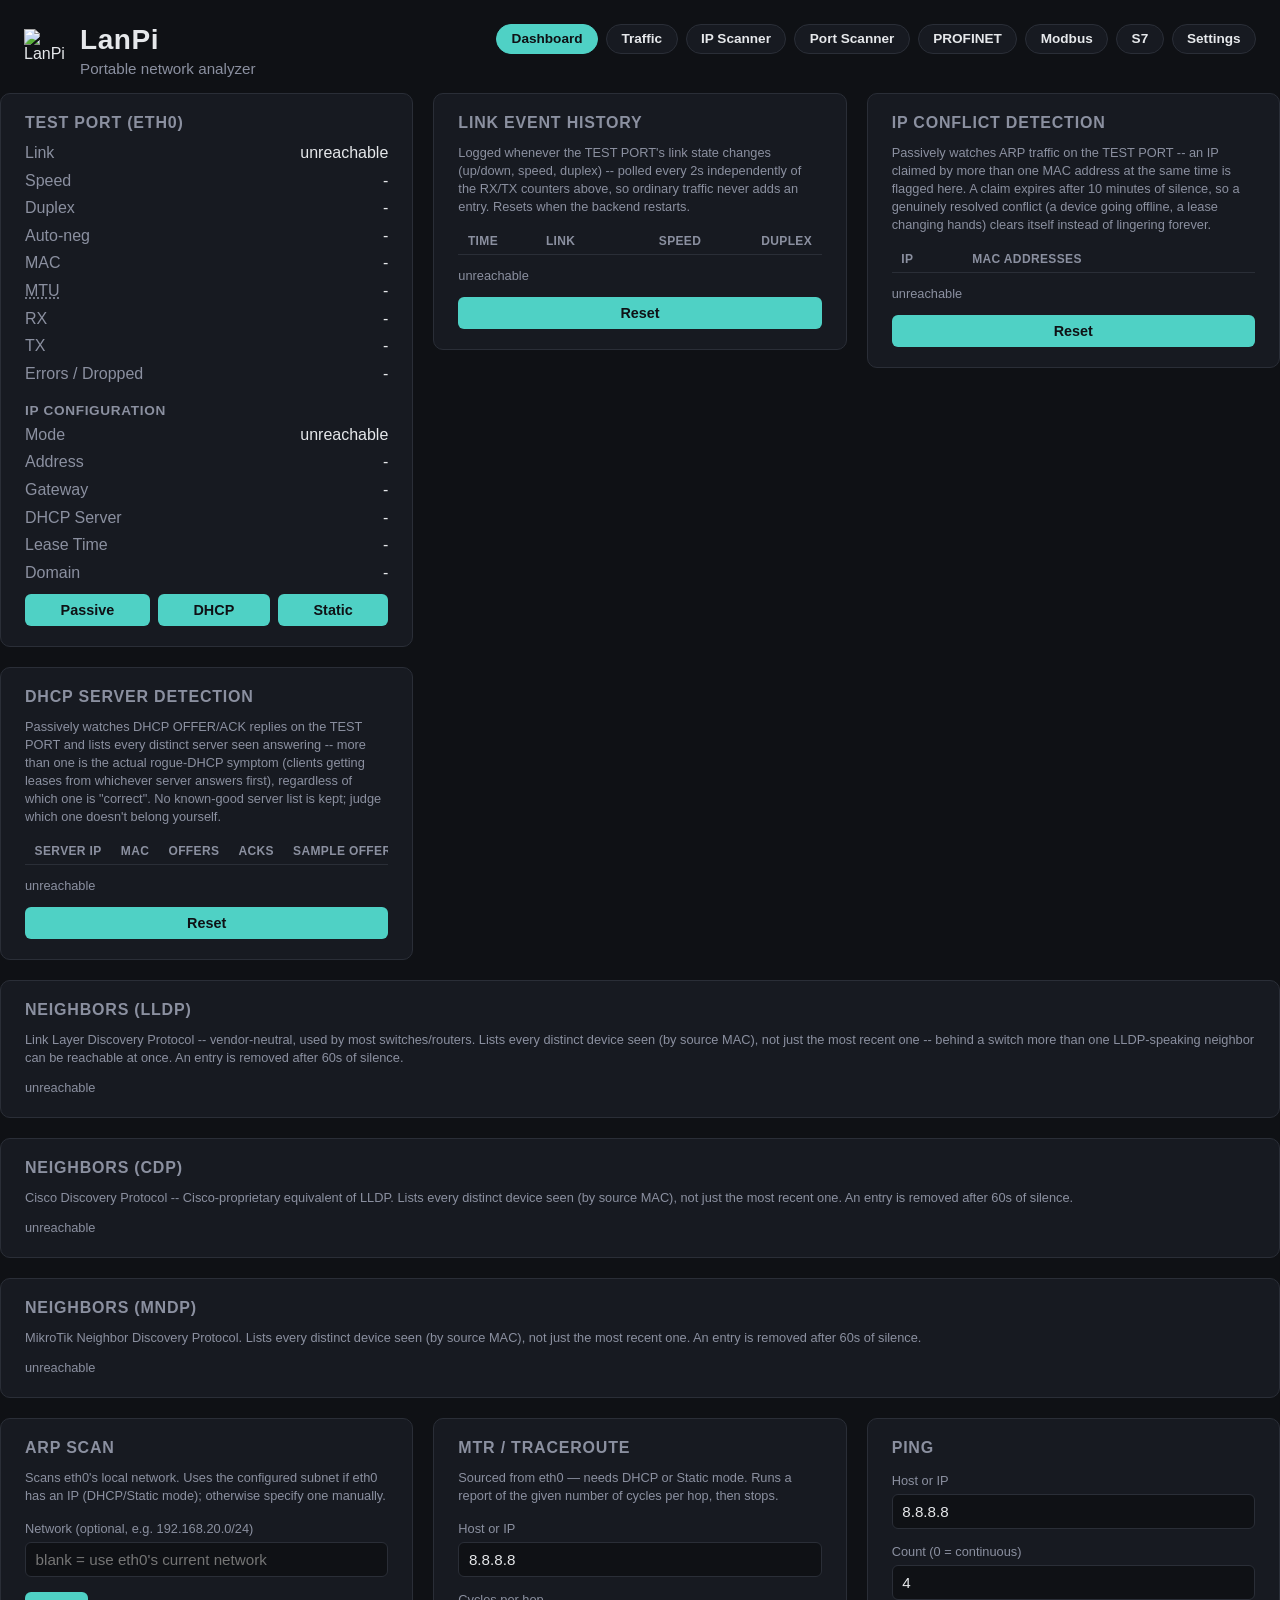
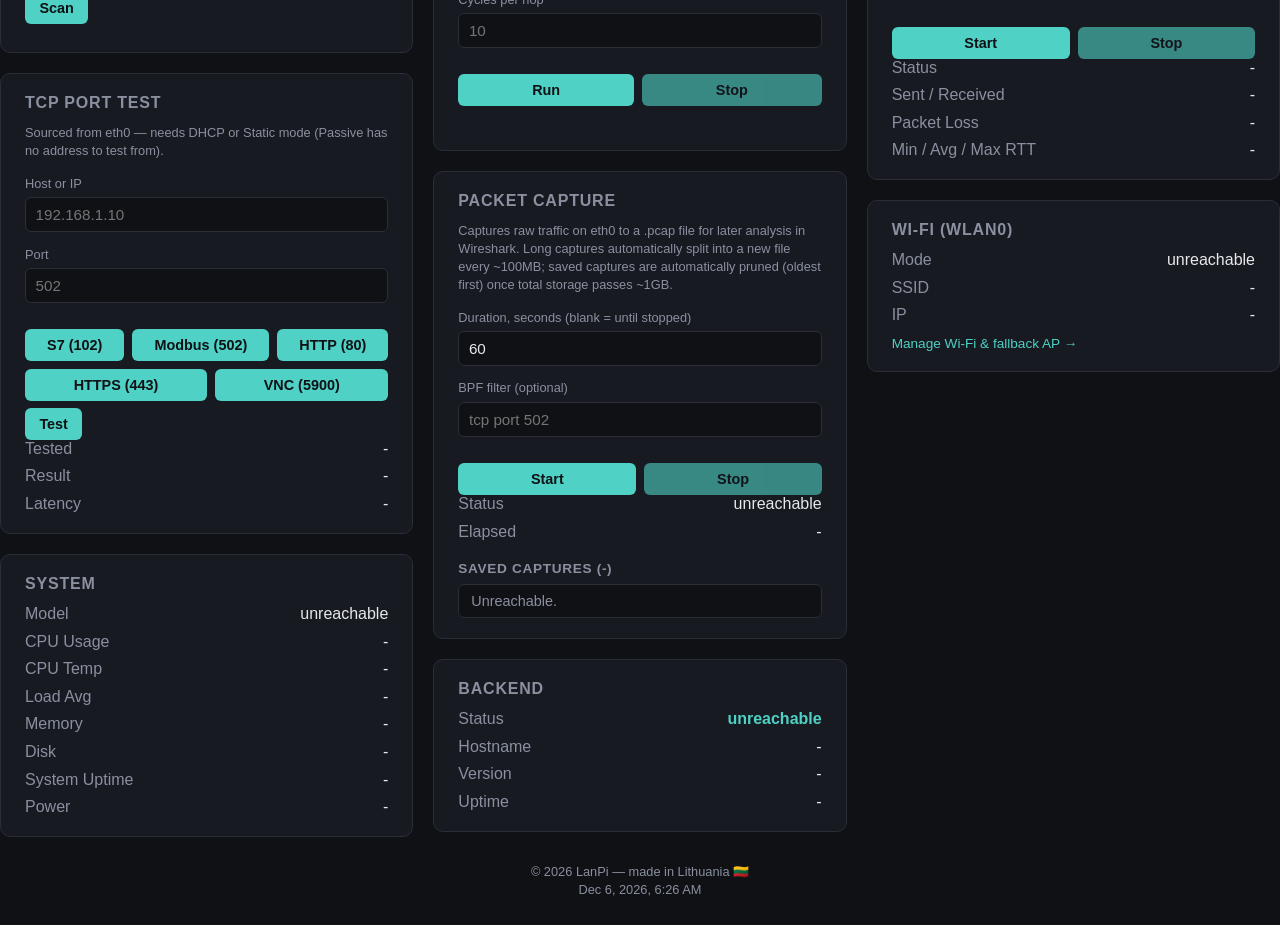
==== commit f8969c8c: "Replace 2-column-span cards with full-width rows for neighbor tables User-reported: the 2-column-spa" ====
--- a/frontend/index.html
+++ b/frontend/index.html
@@ -219,7 +219,7 @@
       </div>
     </section>
 
-    <section class="card card-wide">
+    <section class="card card-full-row">
       <h2>Neighbors (LLDP)</h2>
       <p class="card-hint">
         Link Layer Discovery Protocol -- vendor-neutral, used by most
@@ -246,7 +246,7 @@
       <p id="lldp-empty" class="card-hint">checking...</p>
     </section>
 
-    <section class="card card-wide">
+    <section class="card card-full-row">
       <h2>Neighbors (CDP)</h2>
       <p class="card-hint">
         Cisco Discovery Protocol -- Cisco-proprietary equivalent of
@@ -273,7 +273,7 @@
       <p id="cdp-empty" class="card-hint">checking...</p>
     </section>
 
-    <section class="card card-wide">
+    <section class="card card-full-row">
       <h2>Neighbors (MNDP)</h2>
       <p class="card-hint">
         MikroTik Neighbor Discovery Protocol. Lists every distinct
--- a/frontend/style.css
+++ b/frontend/style.css
@@ -180,11 +180,13 @@
   box-sizing: border-box;
 }
 
-/* .card-wide itself sets nothing -- layoutCards() (app.js) reads the
-   class and computes width/left directly (2 columns' worth instead
-   of 1), since column width is only known at layout time, not in
-   CSS. Used by the LLDP/CDP/MNDP neighbor tables, which usually hold
-   more than one row and want the room. */
+/* .card-full-row itself sets nothing -- layoutCards() (app.js) reads
+   the class and computes width/left directly (the full container
+   width, stacked below whatever's already placed), since that's only
+   known at layout time, not in CSS. Used by the LLDP/CDP/MNDP
+   neighbor tables so they render as clean full-width rows, one after
+   another, instead of interleaving with the narrow cards around
+   them. */
 
 /* Utility pages with one or two data-heavy cards (Traffic, IP
    Scanner, ...) -- the dashboard's JS masonry (fixed ~22rem-minimum
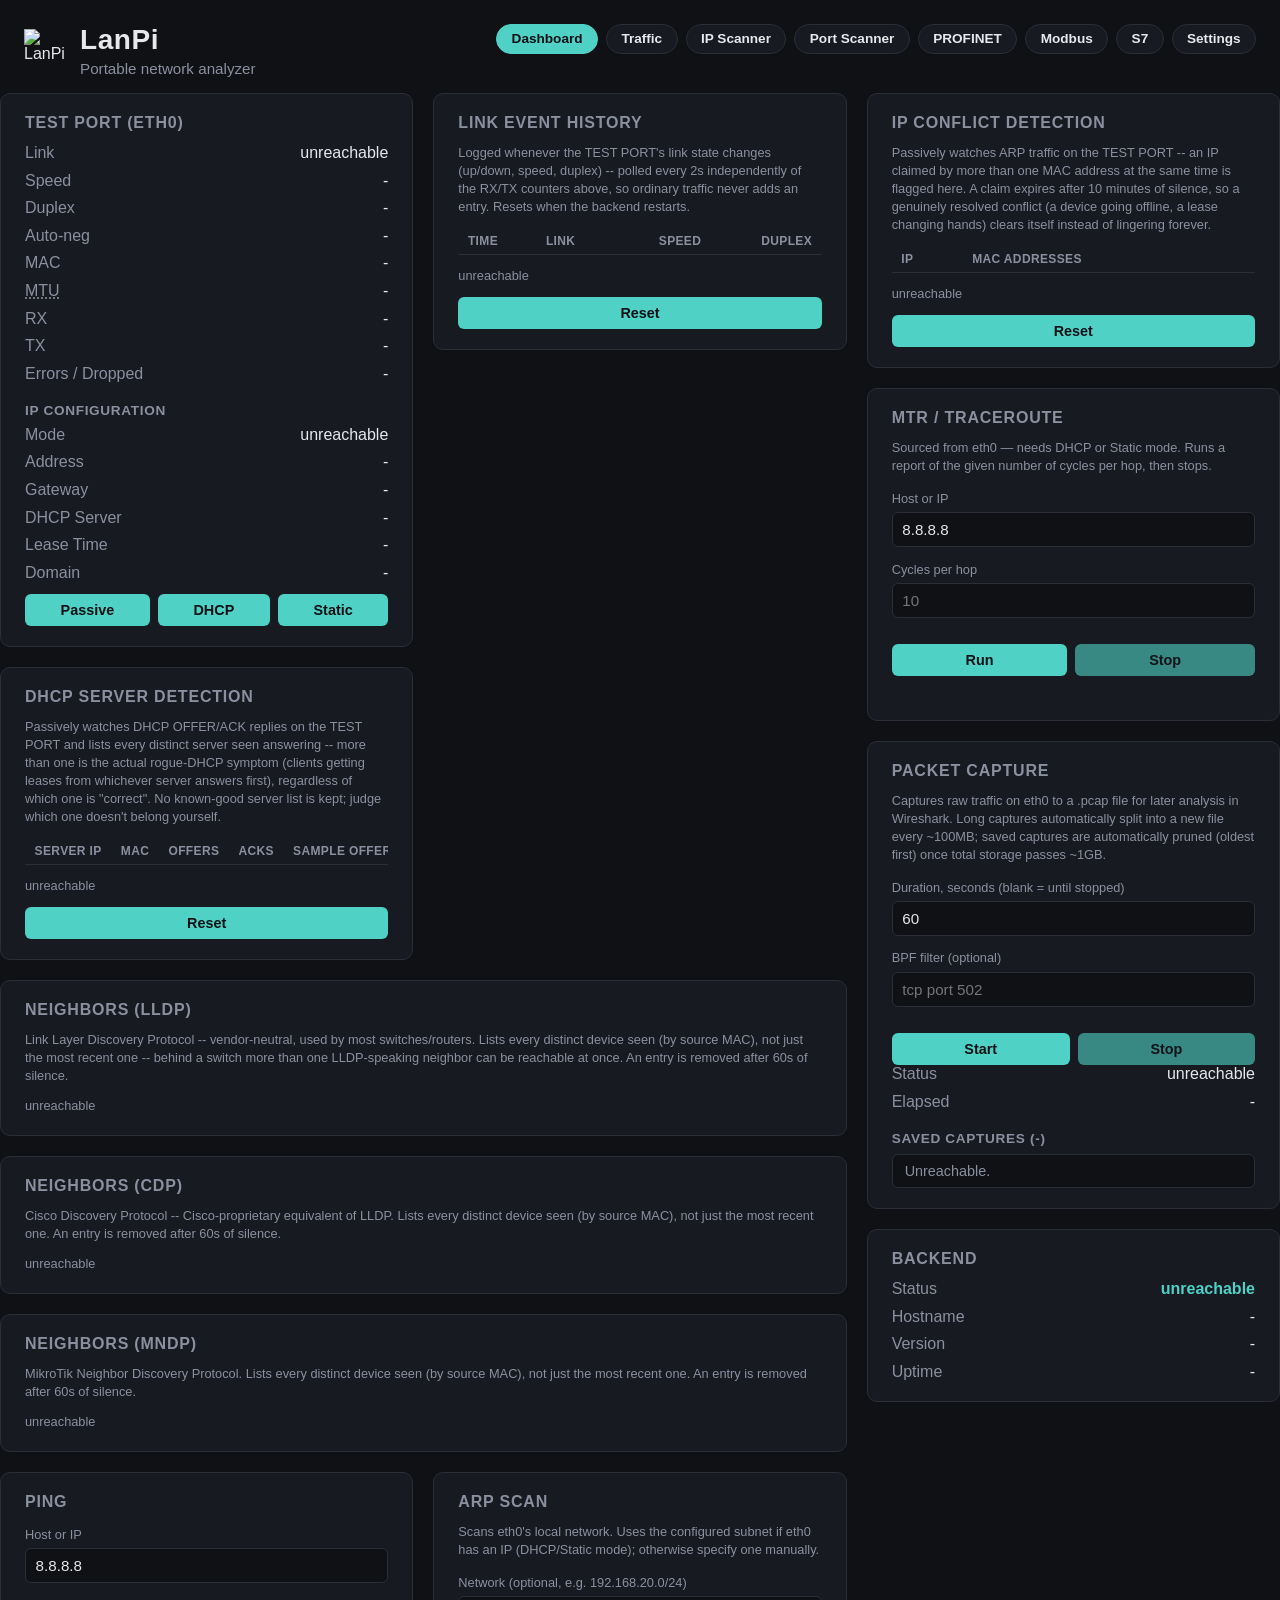
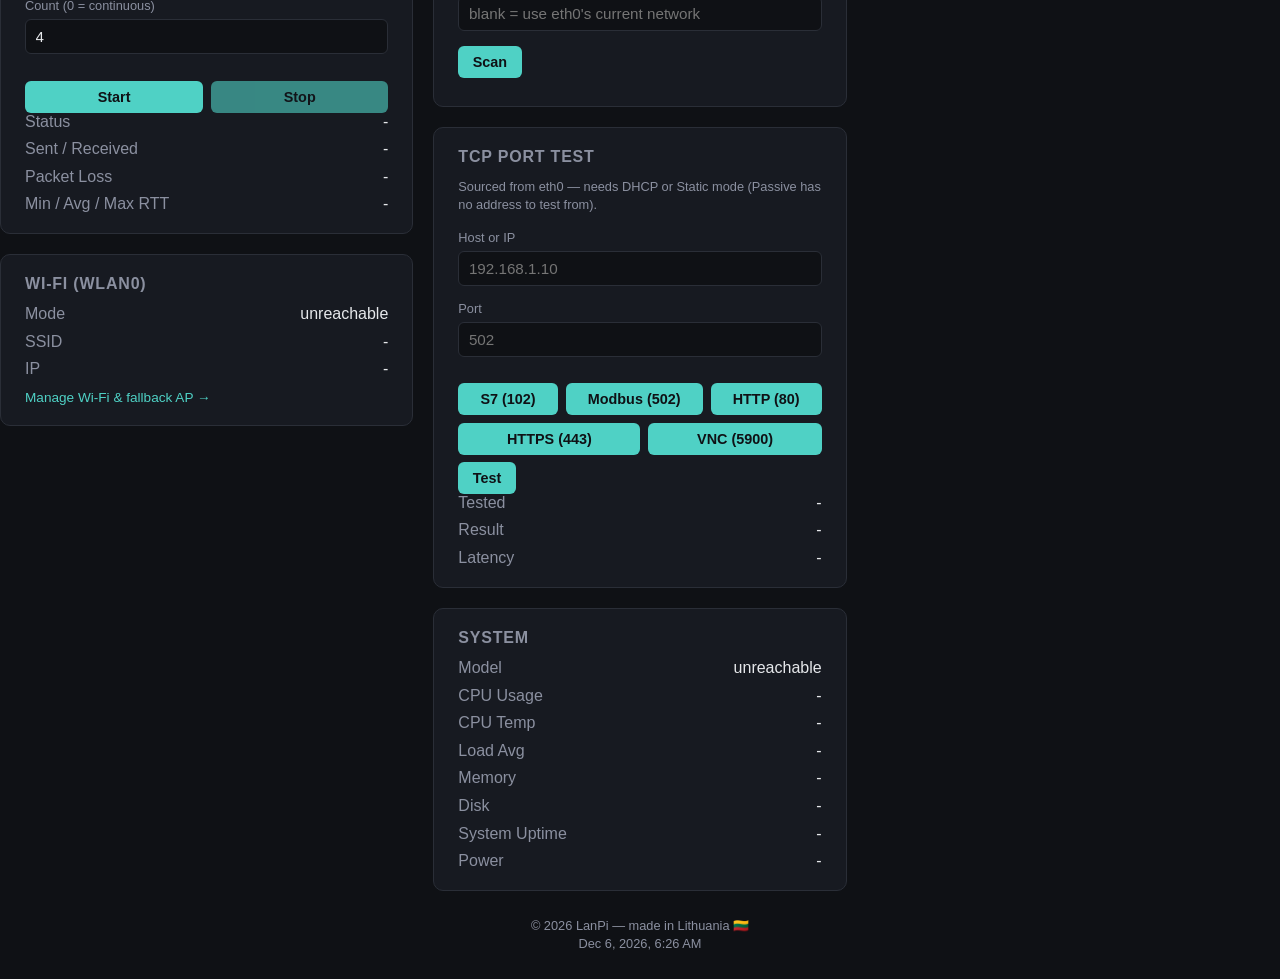
==== commit da743aa2: "Fix wide-card stacking to a fixed column pair; fixed-width wrapping tables User clarified the double" ====
--- a/frontend/index.html
+++ b/frontend/index.html
@@ -219,7 +219,7 @@
       </div>
     </section>
 
-    <section class="card card-full-row">
+    <section class="card card-wide">
       <h2>Neighbors (LLDP)</h2>
       <p class="card-hint">
         Link Layer Discovery Protocol -- vendor-neutral, used by most
@@ -246,7 +246,7 @@
       <p id="lldp-empty" class="card-hint">checking...</p>
     </section>
 
-    <section class="card card-full-row">
+    <section class="card card-wide">
       <h2>Neighbors (CDP)</h2>
       <p class="card-hint">
         Cisco Discovery Protocol -- Cisco-proprietary equivalent of
@@ -273,7 +273,7 @@
       <p id="cdp-empty" class="card-hint">checking...</p>
     </section>
 
-    <section class="card card-full-row">
+    <section class="card card-wide">
       <h2>Neighbors (MNDP)</h2>
       <p class="card-hint">
         MikroTik Neighbor Discovery Protocol. Lists every distinct
--- a/frontend/style.css
+++ b/frontend/style.css
@@ -180,13 +180,11 @@
   box-sizing: border-box;
 }
 
-/* .card-full-row itself sets nothing -- layoutCards() (app.js) reads
-   the class and computes width/left directly (the full container
-   width, stacked below whatever's already placed), since that's only
-   known at layout time, not in CSS. Used by the LLDP/CDP/MNDP
-   neighbor tables so they render as clean full-width rows, one after
-   another, instead of interleaving with the narrow cards around
-   them. */
+/* .card-wide itself sets nothing -- layoutCards() (app.js) reads the
+   class and computes width/left directly (a fixed 2-column span,
+   always the same pair of columns), since that's only known at
+   layout time, not in CSS. Used by the LLDP/CDP/MNDP neighbor
+   tables so they stack directly below one another in DOM order. */
 
 /* Utility pages with one or two data-heavy cards (Traffic, IP
    Scanner, ...) -- the dashboard's JS masonry (fixed ~22rem-minimum
@@ -544,6 +542,31 @@
   text-align: right;
 }
 
+/* Fixed column widths + wrapping content instead of a horizontal
+   scrollbar -- user-requested 2026-08-25: these three tables can
+   carry long free-text fields (LLDP's system_description especially),
+   and .data-table's default (nowrap, shrink-to-fit) forced them wider
+   than the card, triggering .table-scroll's horizontal scroll.
+   table-layout: fixed makes column widths independent of content
+   length (evenly distributed, since no column has an explicit
+   width); overflow-wrap lets a single long word that still doesn't
+   fit break mid-word rather than overflowing its cell. */
+#lldp-table,
+#cdp-table,
+#mndp-table {
+  table-layout: fixed;
+}
+
+#lldp-table th,
+#lldp-table td,
+#cdp-table th,
+#cdp-table td,
+#mndp-table th,
+#mndp-table td {
+  white-space: normal;
+  overflow-wrap: break-word;
+}
+
 form {
   display: flex;
   flex-direction: column;
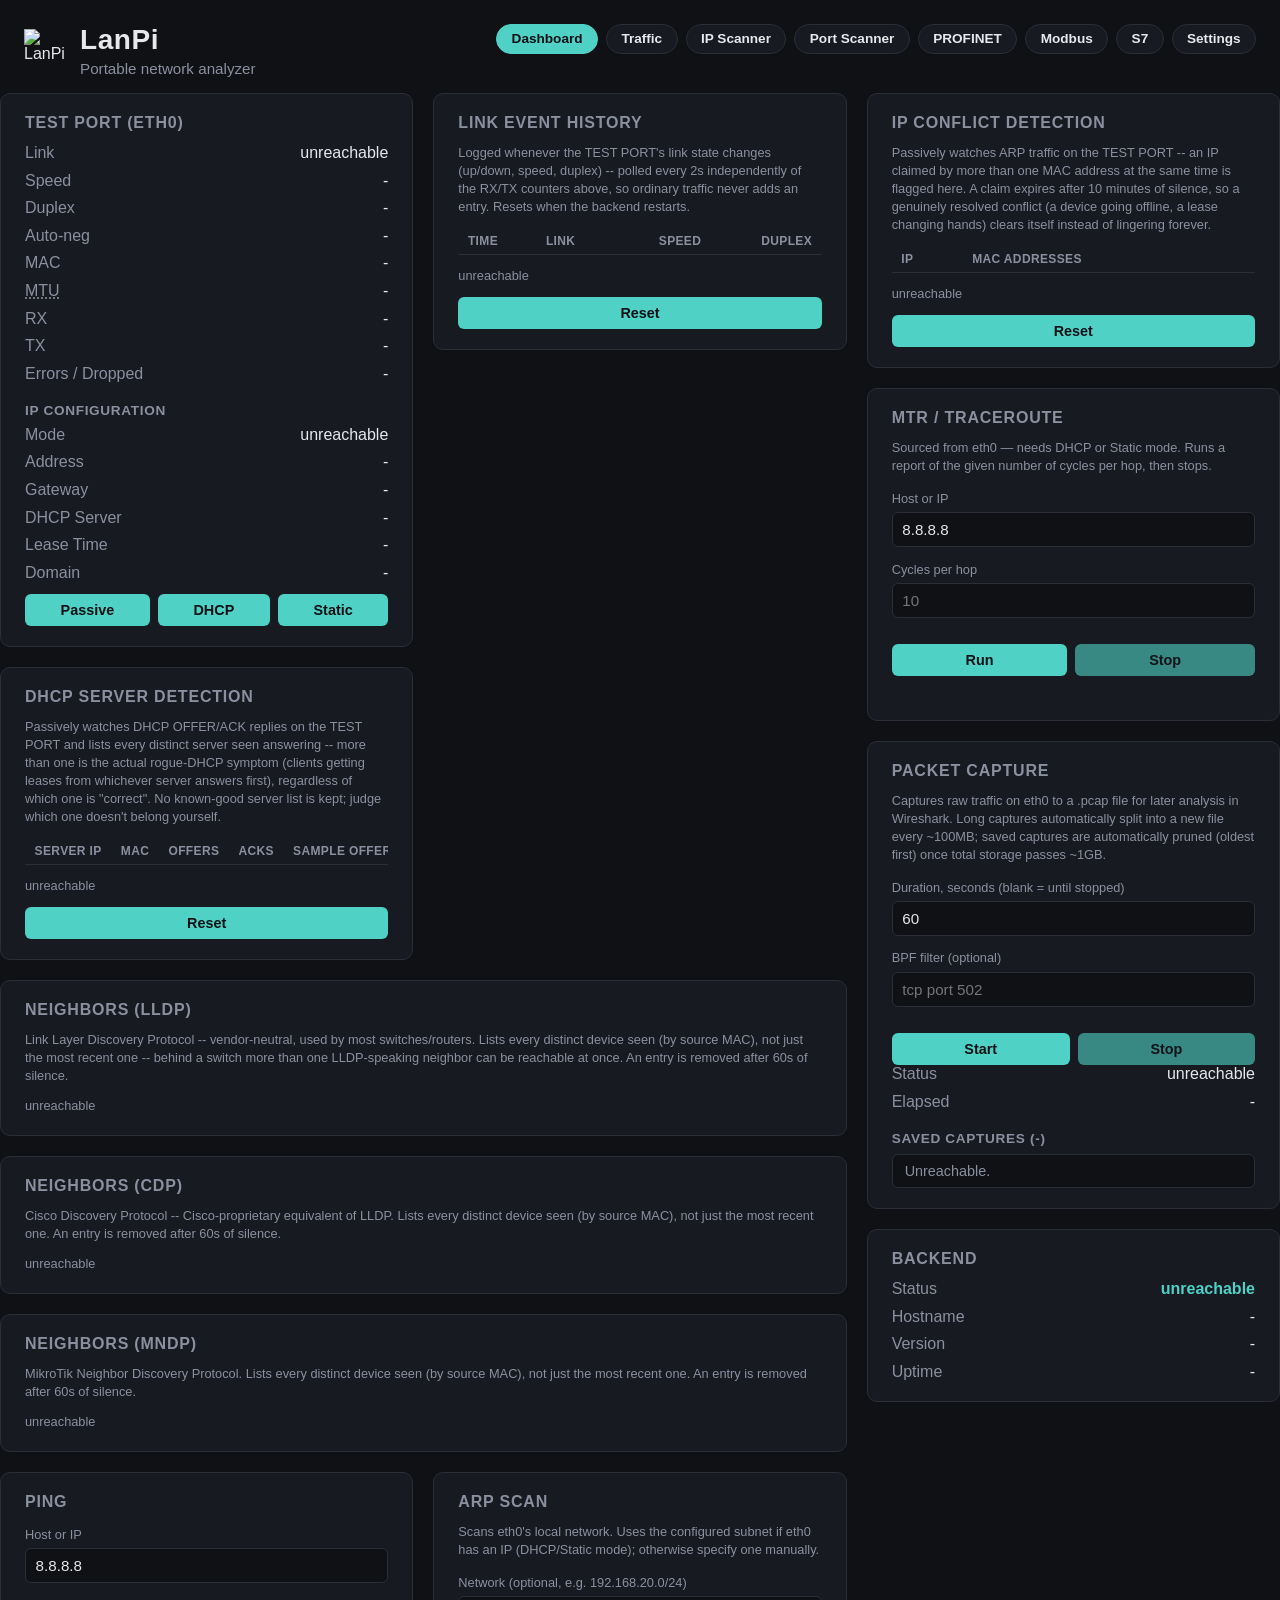
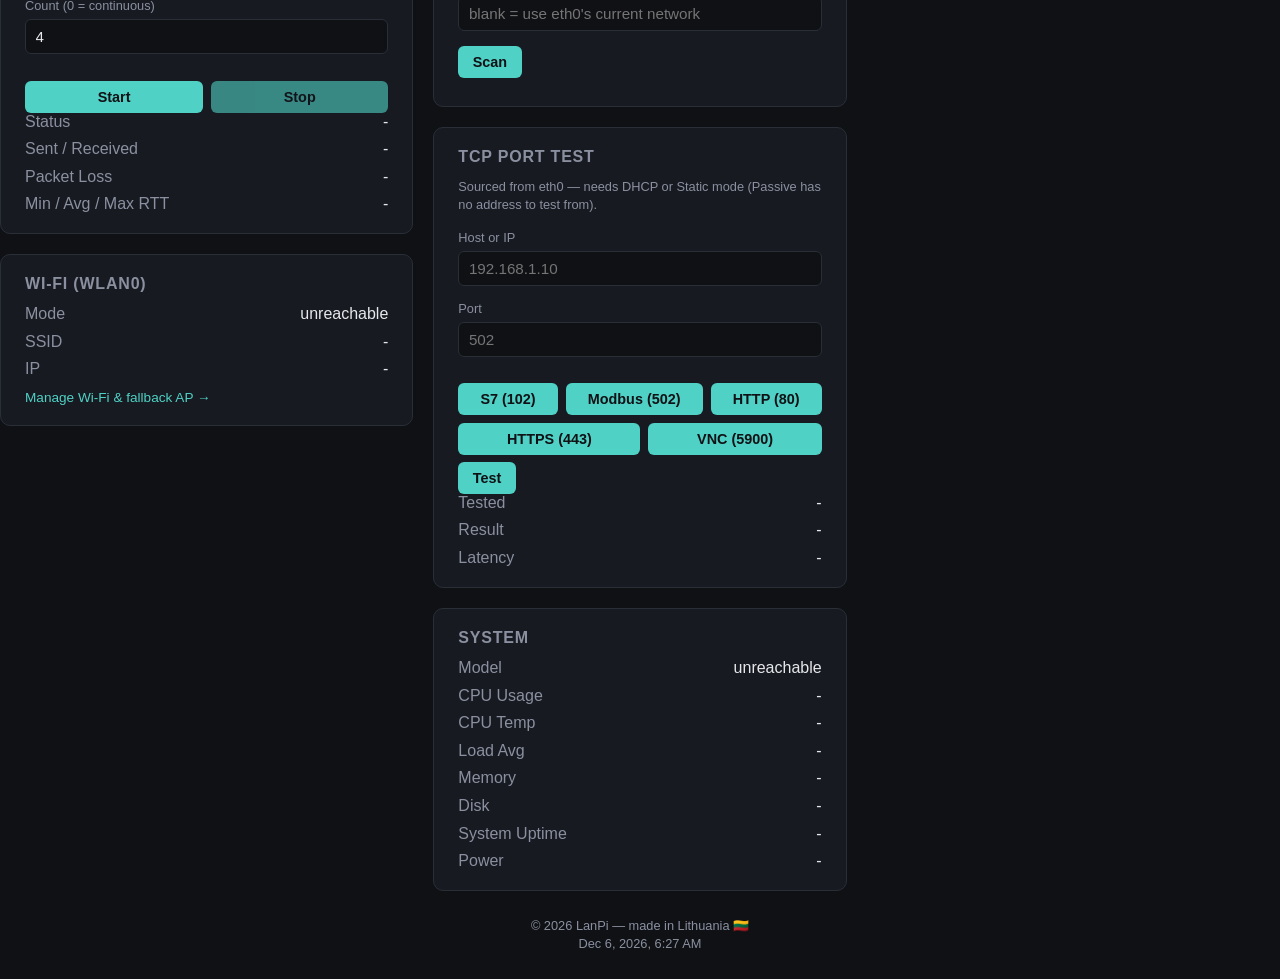
==== commit 9bf2be10: "Tune LLDP/CDP/MNDP table column widths via colgroup table-layout: fixed alone distributes width even" ====
--- a/frontend/index.html
+++ b/frontend/index.html
@@ -230,6 +230,14 @@
       </p>
       <div id="lldp-table-wrap" class="table-scroll">
         <table id="lldp-table" class="data-table">
+          <colgroup>
+            <col style="width: 23%" />
+            <col style="width: 20%" />
+            <col style="width: 20%" />
+            <col style="width: 22%" />
+            <col style="width: 6%" />
+            <col style="width: 9%" />
+          </colgroup>
           <thead>
             <tr>
               <th data-sort="system">System</th>
@@ -256,6 +264,15 @@
       </p>
       <div id="cdp-table-wrap" class="table-scroll">
         <table id="cdp-table" class="data-table">
+          <colgroup>
+            <col style="width: 18%" />
+            <col style="width: 15%" />
+            <col style="width: 18%" />
+            <col style="width: 18%" />
+            <col style="width: 6%" />
+            <col style="width: 16%" />
+            <col style="width: 9%" />
+          </colgroup>
           <thead>
             <tr>
               <th data-sort="device-id">Device ID</th>
@@ -282,6 +299,16 @@
       </p>
       <div id="mndp-table-wrap" class="table-scroll">
         <table id="mndp-table" class="data-table">
+          <colgroup>
+            <col style="width: 15%" />
+            <col style="width: 15%" />
+            <col style="width: 10%" />
+            <col style="width: 13%" />
+            <col style="width: 15%" />
+            <col style="width: 16%" />
+            <col style="width: 8%" />
+            <col style="width: 8%" />
+          </colgroup>
           <thead>
             <tr>
               <th data-sort="identity">Identity</th>
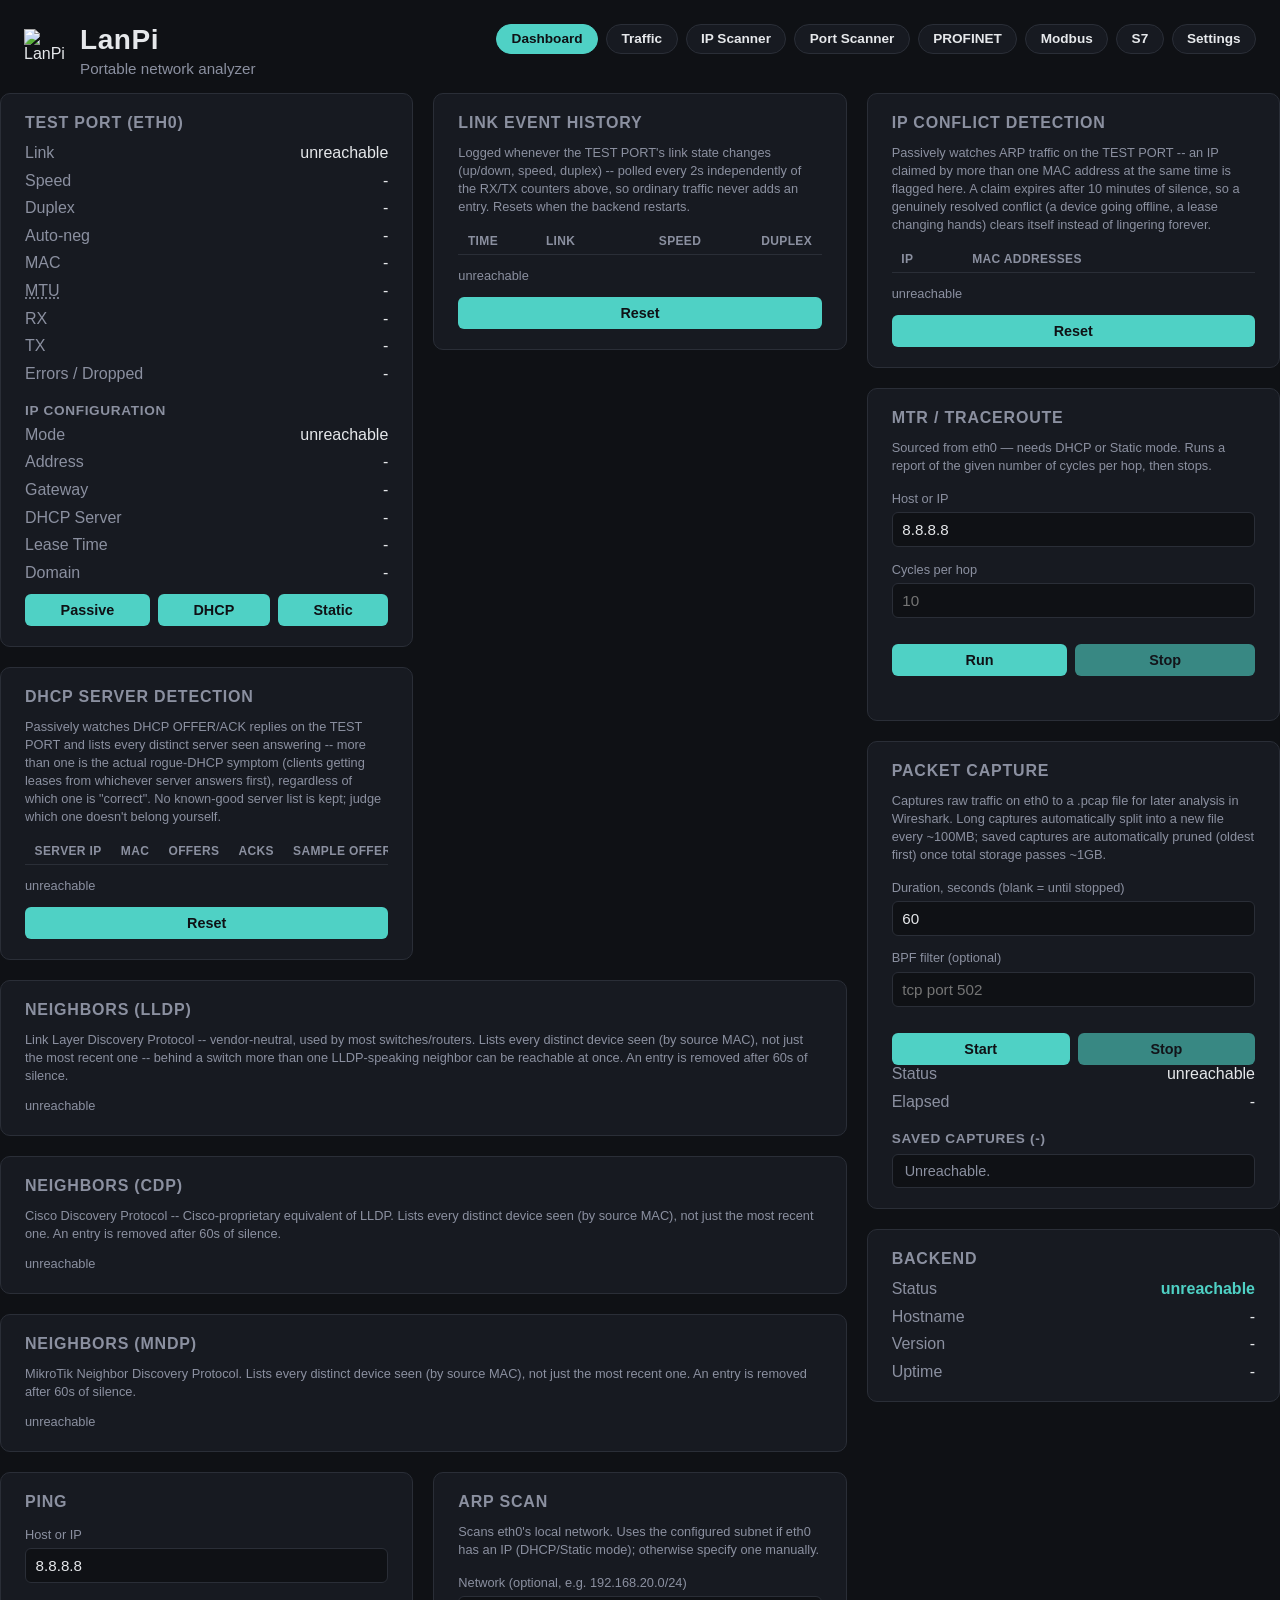
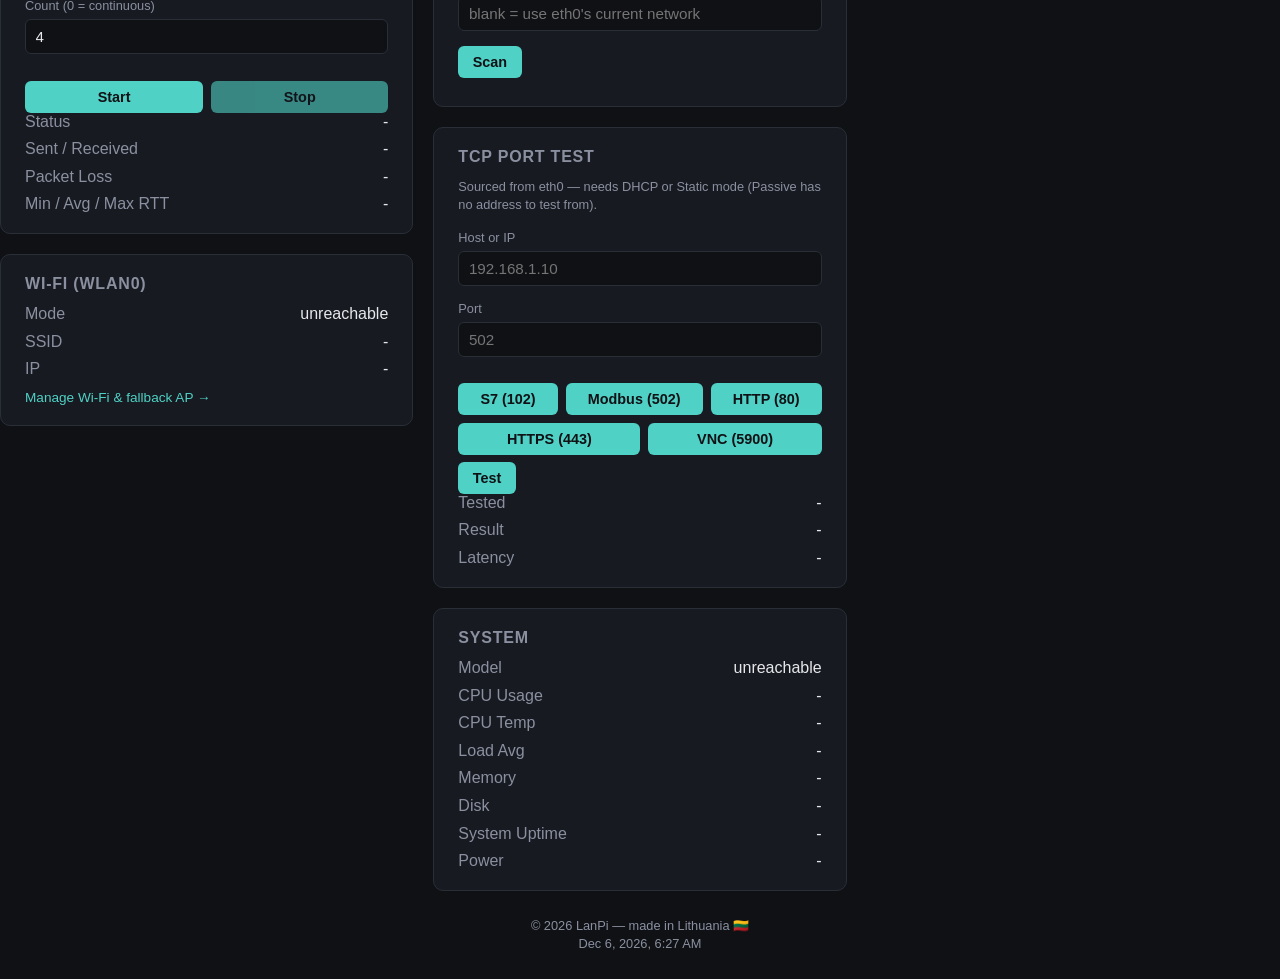
==== commit 63ac25df: "Further adjust CDP/MNDP column width percentages (manual tuning) Co-Authored-By: Claude Sonnet 5 <no" ====
--- a/frontend/index.html
+++ b/frontend/index.html
@@ -234,8 +234,8 @@
             <col style="width: 23%" />
             <col style="width: 20%" />
             <col style="width: 20%" />
-            <col style="width: 22%" />
-            <col style="width: 6%" />
+            <col style="width: 20%" />
+            <col style="width: 8%" />
             <col style="width: 9%" />
           </colgroup>
           <thead>
@@ -266,10 +266,10 @@
         <table id="cdp-table" class="data-table">
           <colgroup>
             <col style="width: 18%" />
+            <col style="width: 16%" />
+            <col style="width: 16%" />
             <col style="width: 15%" />
-            <col style="width: 18%" />
-            <col style="width: 18%" />
-            <col style="width: 6%" />
+            <col style="width: 10%" />
             <col style="width: 16%" />
             <col style="width: 9%" />
           </colgroup>
@@ -300,14 +300,14 @@
       <div id="mndp-table-wrap" class="table-scroll">
         <table id="mndp-table" class="data-table">
           <colgroup>
+            <col style="width: 13%" />
+            <col style="width: 13%" />
+            <col style="width: 12%" />
+            <col style="width: 12%" />
             <col style="width: 15%" />
             <col style="width: 15%" />
-            <col style="width: 10%" />
-            <col style="width: 13%" />
-            <col style="width: 15%" />
-            <col style="width: 16%" />
-            <col style="width: 8%" />
-            <col style="width: 8%" />
+            <col style="width: 11%" />
+            <col style="width: 9%" />
           </colgroup>
           <thead>
             <tr>
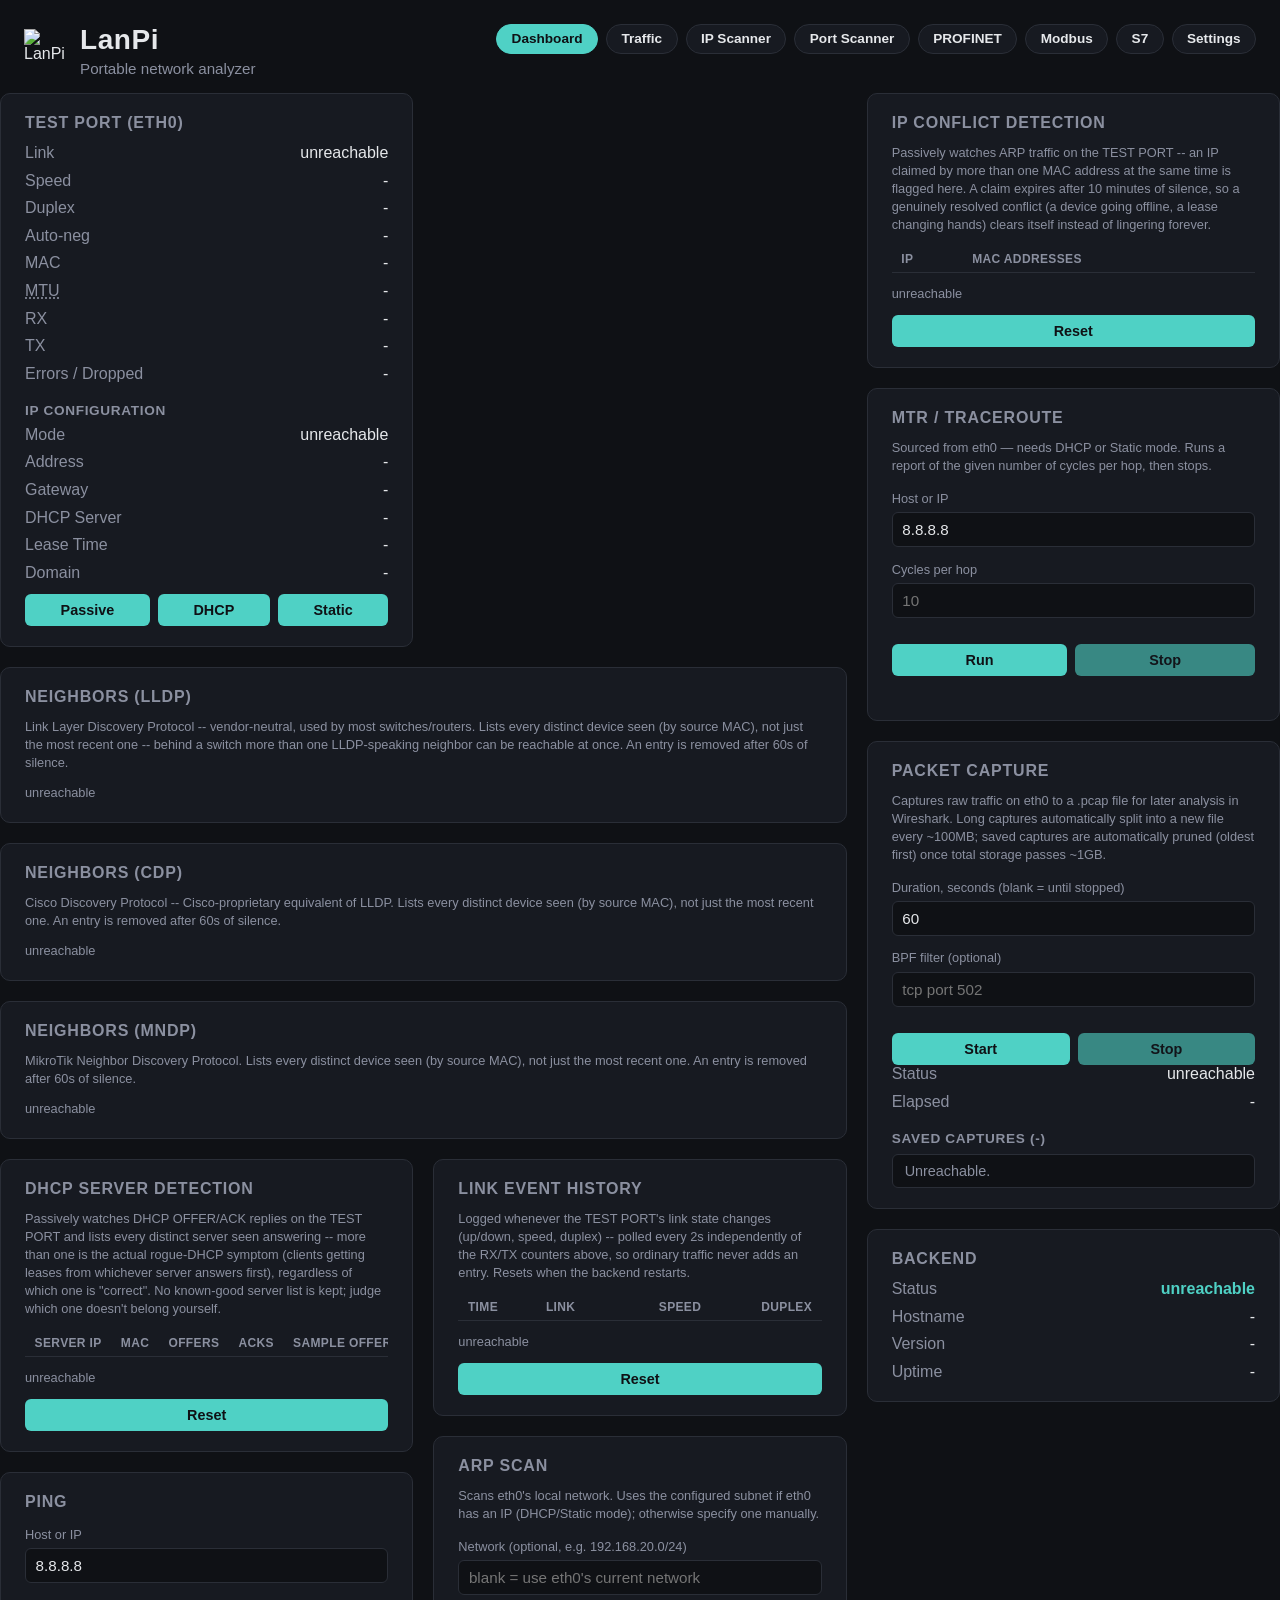
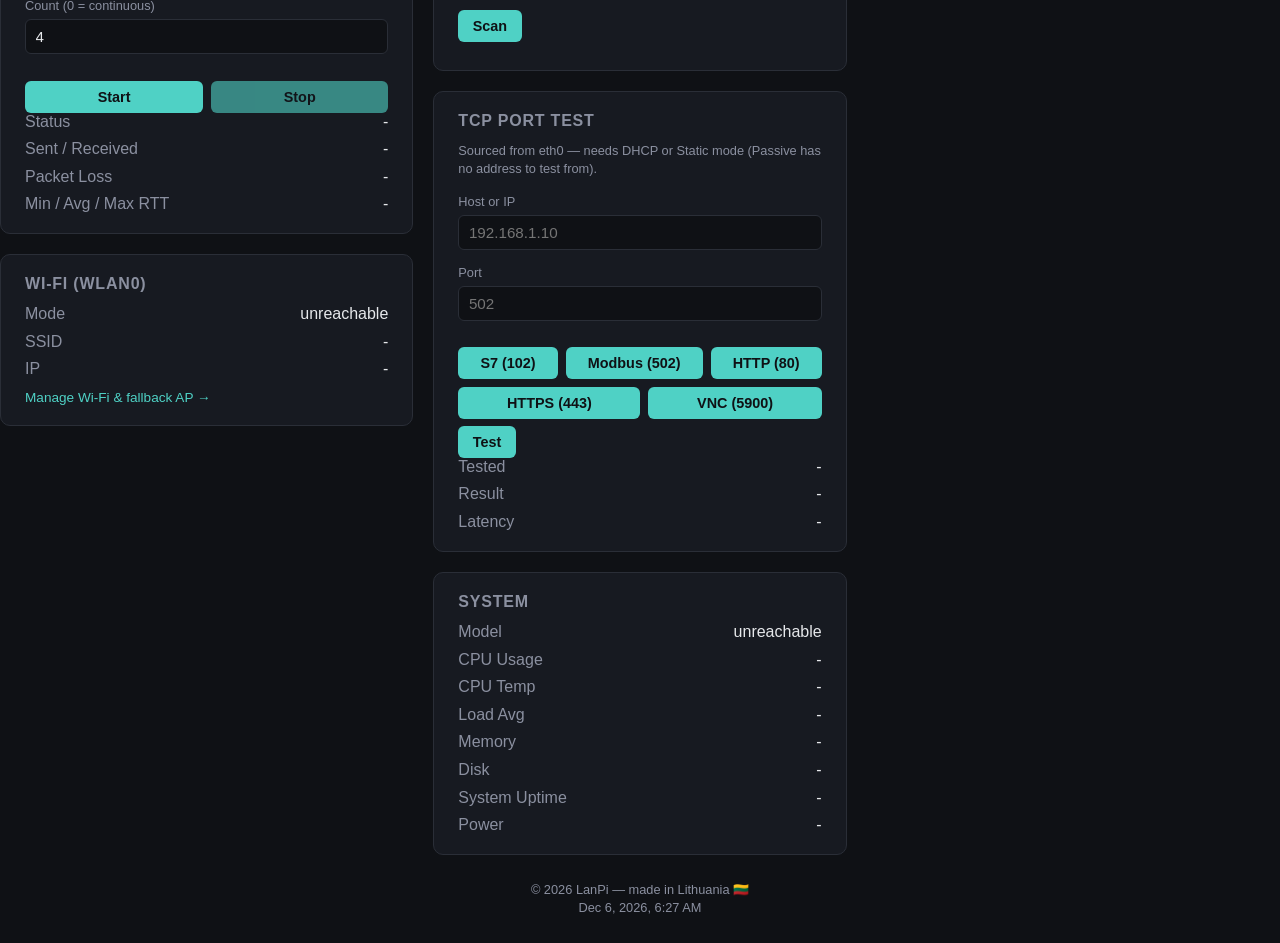
==== commit 1ffc7675: "v0.2.6: fix S7 Read Var response offset bug, reorder dashboard Neighbors cards s7_diag.py: Read Var " ====
--- a/frontend/index.html
+++ b/frontend/index.html
@@ -132,93 +132,6 @@
       </form>
     </section>
 
-    <section class="card">
-      <h2>Link Event History</h2>
-      <p class="card-hint">
-        Logged whenever the TEST PORT's link state changes (up/down,
-        speed, duplex) -- polled every 2s independently of the RX/TX
-        counters above, so ordinary traffic never adds an entry.
-        Resets when the backend restarts.
-      </p>
-      <div class="table-scroll">
-        <table id="eth0-history-table" class="data-table">
-          <thead>
-            <tr>
-              <th>Time</th>
-              <th>Link</th>
-              <th>Speed</th>
-              <th>Duplex</th>
-            </tr>
-          </thead>
-          <tbody id="eth0-history-body"></tbody>
-        </table>
-      </div>
-      <p id="eth0-history-empty" class="card-hint"></p>
-      <div class="button-row">
-        <button id="eth0-history-reset-btn" type="button">Reset</button>
-      </div>
-    </section>
-
-    <section class="card">
-      <h2>IP Conflict Detection</h2>
-      <p class="card-hint">
-        Passively watches ARP traffic on the TEST PORT -- an IP
-        claimed by more than one MAC address at the same time is
-        flagged here. A claim expires after 10 minutes of silence, so
-        a genuinely resolved conflict (a device going offline, a lease
-        changing hands) clears itself instead of lingering forever.
-      </p>
-      <div class="table-scroll">
-        <table id="ip-conflicts-table" class="data-table">
-          <thead>
-            <tr>
-              <th>IP</th>
-              <th>MAC addresses</th>
-            </tr>
-          </thead>
-          <tbody id="ip-conflicts-body"></tbody>
-        </table>
-      </div>
-      <p id="ip-conflicts-empty" class="card-hint"></p>
-      <div class="button-row">
-        <button id="ip-conflicts-reset-btn" type="button">Reset</button>
-      </div>
-    </section>
-
-    <section class="card">
-      <h2>DHCP Server Detection</h2>
-      <p class="card-hint">
-        Passively watches DHCP OFFER/ACK replies on the TEST PORT and
-        lists every distinct server seen answering -- more than one is
-        the actual rogue-DHCP symptom (clients getting leases from
-        whichever server answers first), regardless of which one is
-        "correct". No known-good server list is kept; judge which one
-        doesn't belong yourself.
-      </p>
-      <p id="dhcp-servers-warning" class="warn" hidden>
-        More than one DHCP server detected on this segment.
-      </p>
-      <div class="table-scroll">
-        <table id="dhcp-servers-table" class="data-table">
-          <thead>
-            <tr>
-              <th>Server IP</th>
-              <th>MAC</th>
-              <th>Offers</th>
-              <th>Acks</th>
-              <th>Sample offered IPs</th>
-              <th>Last seen</th>
-            </tr>
-          </thead>
-          <tbody id="dhcp-servers-body"></tbody>
-        </table>
-      </div>
-      <p id="dhcp-servers-empty" class="card-hint"></p>
-      <div class="button-row">
-        <button id="dhcp-servers-reset-btn" type="button">Reset</button>
-      </div>
-    </section>
-
     <section class="card card-wide">
       <h2>Neighbors (LLDP)</h2>
       <p class="card-hint">
@@ -325,6 +238,93 @@
         </table>
       </div>
       <p id="mndp-empty" class="card-hint">checking...</p>
+    </section>
+
+    <section class="card">
+      <h2>Link Event History</h2>
+      <p class="card-hint">
+        Logged whenever the TEST PORT's link state changes (up/down,
+        speed, duplex) -- polled every 2s independently of the RX/TX
+        counters above, so ordinary traffic never adds an entry.
+        Resets when the backend restarts.
+      </p>
+      <div class="table-scroll">
+        <table id="eth0-history-table" class="data-table">
+          <thead>
+            <tr>
+              <th>Time</th>
+              <th>Link</th>
+              <th>Speed</th>
+              <th>Duplex</th>
+            </tr>
+          </thead>
+          <tbody id="eth0-history-body"></tbody>
+        </table>
+      </div>
+      <p id="eth0-history-empty" class="card-hint"></p>
+      <div class="button-row">
+        <button id="eth0-history-reset-btn" type="button">Reset</button>
+      </div>
+    </section>
+
+    <section class="card">
+      <h2>IP Conflict Detection</h2>
+      <p class="card-hint">
+        Passively watches ARP traffic on the TEST PORT -- an IP
+        claimed by more than one MAC address at the same time is
+        flagged here. A claim expires after 10 minutes of silence, so
+        a genuinely resolved conflict (a device going offline, a lease
+        changing hands) clears itself instead of lingering forever.
+      </p>
+      <div class="table-scroll">
+        <table id="ip-conflicts-table" class="data-table">
+          <thead>
+            <tr>
+              <th>IP</th>
+              <th>MAC addresses</th>
+            </tr>
+          </thead>
+          <tbody id="ip-conflicts-body"></tbody>
+        </table>
+      </div>
+      <p id="ip-conflicts-empty" class="card-hint"></p>
+      <div class="button-row">
+        <button id="ip-conflicts-reset-btn" type="button">Reset</button>
+      </div>
+    </section>
+
+    <section class="card">
+      <h2>DHCP Server Detection</h2>
+      <p class="card-hint">
+        Passively watches DHCP OFFER/ACK replies on the TEST PORT and
+        lists every distinct server seen answering -- more than one is
+        the actual rogue-DHCP symptom (clients getting leases from
+        whichever server answers first), regardless of which one is
+        "correct". No known-good server list is kept; judge which one
+        doesn't belong yourself.
+      </p>
+      <p id="dhcp-servers-warning" class="warn" hidden>
+        More than one DHCP server detected on this segment.
+      </p>
+      <div class="table-scroll">
+        <table id="dhcp-servers-table" class="data-table">
+          <thead>
+            <tr>
+              <th>Server IP</th>
+              <th>MAC</th>
+              <th>Offers</th>
+              <th>Acks</th>
+              <th>Sample offered IPs</th>
+              <th>Last seen</th>
+            </tr>
+          </thead>
+          <tbody id="dhcp-servers-body"></tbody>
+        </table>
+      </div>
+      <p id="dhcp-servers-empty" class="card-hint"></p>
+      <div class="button-row">
+        <button id="dhcp-servers-reset-btn" type="button">Reset</button>
+      </div>
     </section>
 
     <section class="card">
